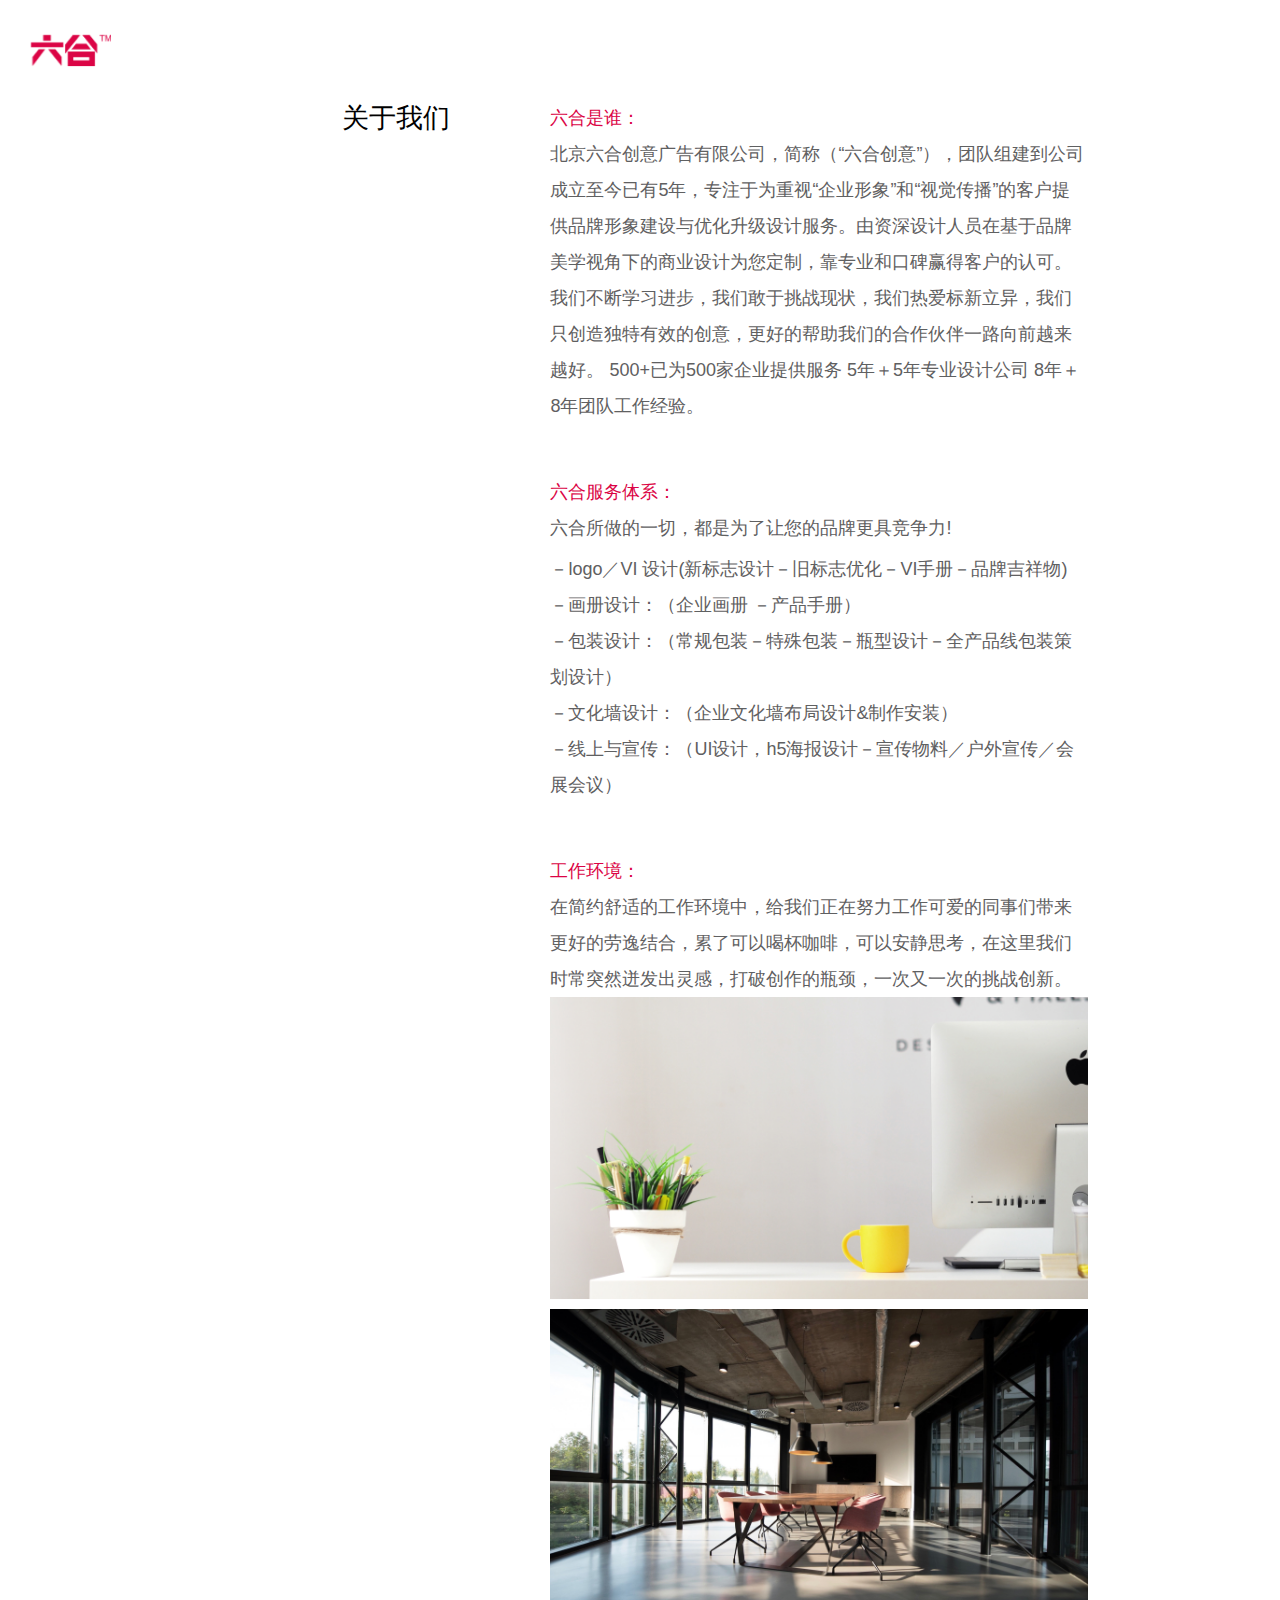
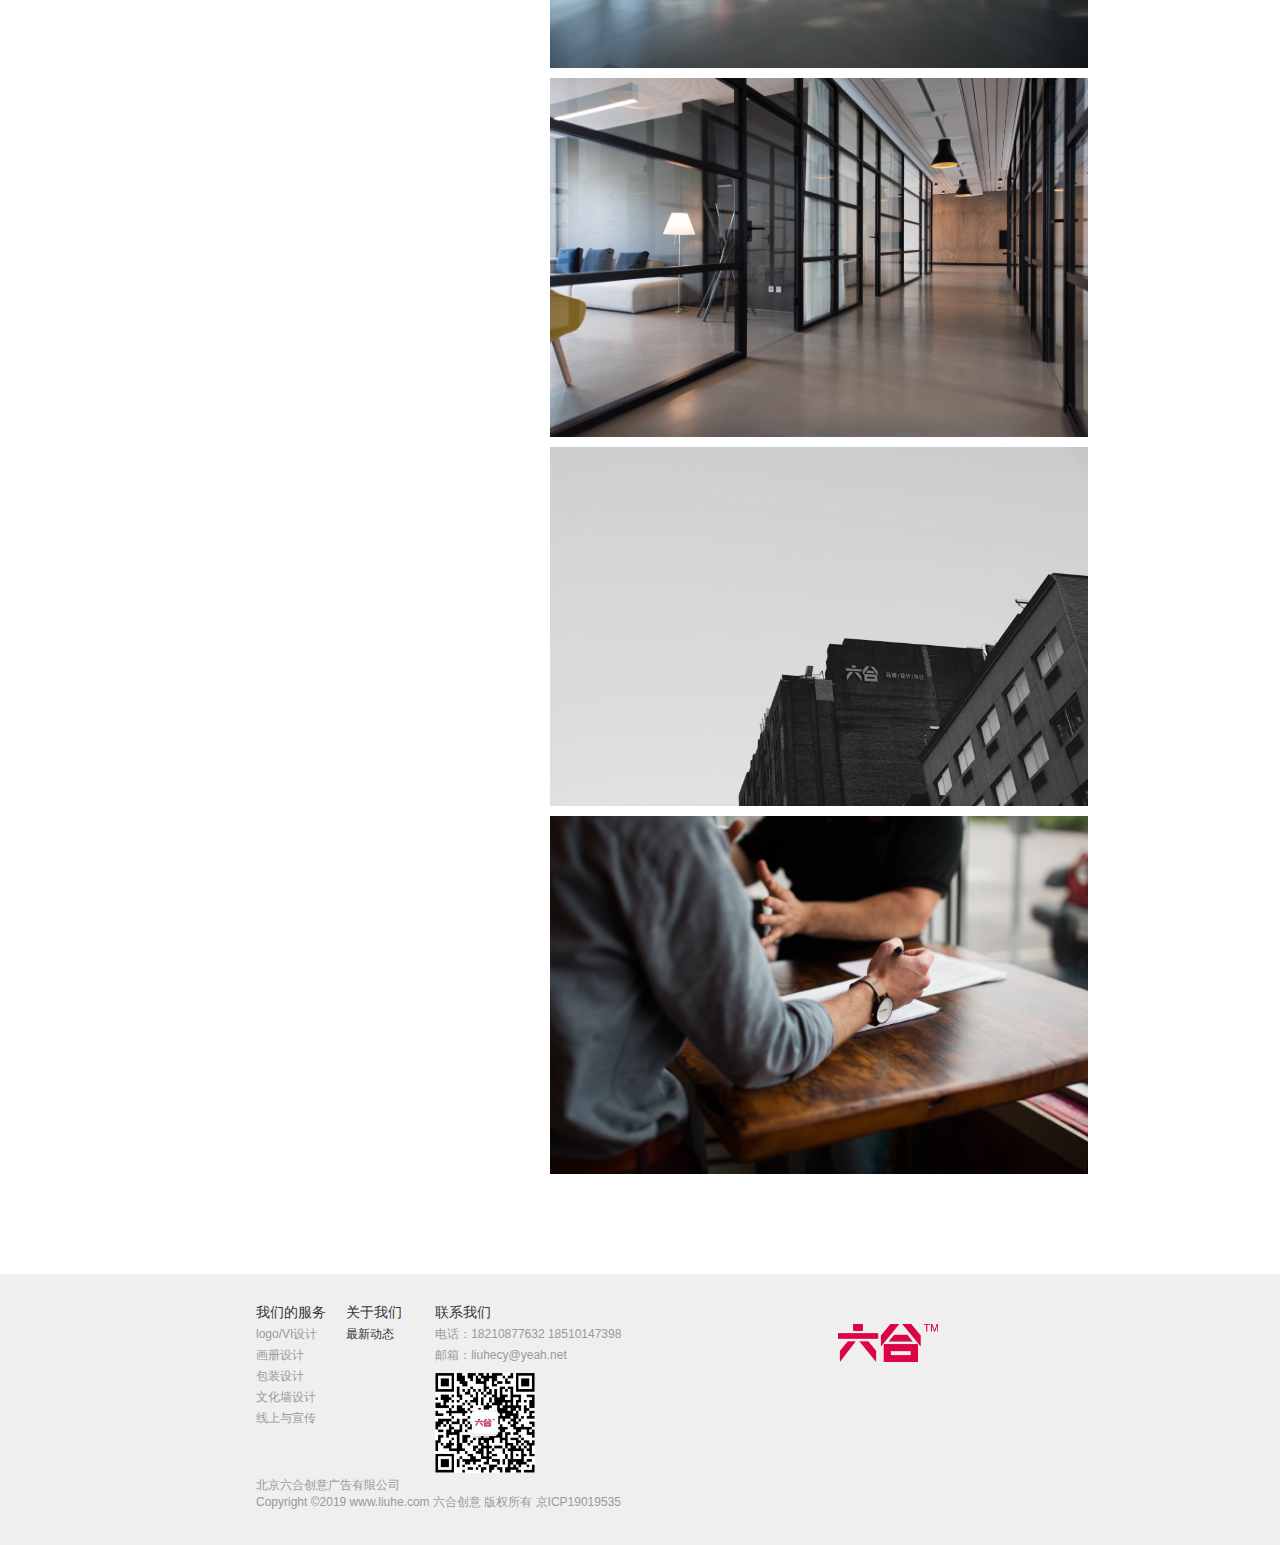
==== src/main/resources/static/about.html @ c7eb4a3e "将html 转化为 ftl文件" ====
<!DOCTYPE html>
<html lang="en">
<head>
    <meta charset="UTF-8">
    <meta name="viewport" content="width=device-width, initial-scale=1.0">
    <meta http-equiv="X-UA-Compatible" content="ie=edge">
    <meta name="description" content="六合创意设计公司是一家致力于为注重企业形象和品牌气质的高要求客户提供整体形象创建与改造升级设计服务,由业内知名总监合力智建,靠专业和口碑吸引众多客户,六合创意的客户遍布全球,跨越各大行业.">
    <title>关于我们</title>
    <link rel="stylesheet" href="./js/css/layui.css">
    <link rel="stylesheet" href="./css/resize.css">
    <link rel="stylesheet" href="./css/common.css">
    <link rel="stylesheet" href="./css/about.css">
    <link rel="stylesheet" href="./css/media.css">
    <link rel="stylesheet" href="http://at.alicdn.com/t/font_1379887_qtmt02gd0bc.css">
    <style>
        @font-face {font-family: 'PingFangEL1a9cef6c2117e93';src: url('http://cdn.repository.webfont.com/webfonts/vipjs/97939/47100/5d2cff86344aa8126a224ae6.gif');
        src: url('http://cdn.repository.webfont.com/webfonts/vipjs/97939/47100/5d2cff86344aa8126a224ae6.gif?#iefix') format('embedded-opentype'),
        url('http://cdn.repository.webfont.com/webfonts/vipjs/97939/47100/5d2cff86344aa8126a224ae6.png') format('woff2'),
        url('http://cdn.repository.webfont.com/webfonts/vipjs/97939/47100/5d2cff86344aa8126a224ae6.bmp') format('woff'),
        url('http://cdn.repository.webfont.com/webfonts/vipjs/97939/47100/5d2cff86344aa8126a224ae6.jpg') format('truetype');font-weight: normal;font-style: normal;}
    </style>
</head>
<body>
    <!-- 头部start -->
    <div class="header_wrap">
        <div class="header">
            <p> <a href="#"> <img src="./img/logo.png" />  </a>  </p>
            <p id="menu"> <i class="iconfont icon-caidananniu1" style="font-size: 24px;cursor:pointer"></i> </p>
        </div>
        <div class="nav_warp">
            <ul class="nav">
                <li> <a href="/home.html"> 首页 </a> </li>
                <li> <a href="/about.html"> 关于我们 </a> </li>
                <li> <a href="/newses.html"> 原创观点 </a> </li>
                <li> <a href="/contact.html"> 联系 </a> </li>
            </ul>
            <p class="close"> 
                <img src="./img/close.png"/>    
            </p>
        </div>
    </div>
    <div class="content_wrap clearfix">
        <div class="left">关于我们</div>
        <div class="right">
            <div class="who">
                <p class="title">六合是谁：</p>
                <p> 北京六合创意广告有限公司，简称（“六合创意”），团队组建到公司成立至今已有5年，专注于为重视“企业形象”和“视觉传播”的客户提供品牌形象建设与优化升级设计服务。由资深设计人员在基于品牌美学视角下的商业设计为您定制，靠专业和口碑赢得客户的认可。
                    我们不断学习进步，我们敢于挑战现状，我们热爱标新立异，我们只创造独特有效的创意，更好的帮助我们的合作伙伴一路向前越来越好。    
                    500+已为500家企业提供服务   5年＋5年专业设计公司  8年＋8年团队工作经验。
                </p>
            </div>
            <div class="service01">
                <p class="title">六合服务体系：</p>
                <p style="margin-bottom: 5px;">六合所做的一切，都是为了让您的品牌更具竞争力!</p>
                <ul style="margin-bottom: 5px;">
                    <li>－logo／VI 设计(新标志设计－旧标志优化－VI手册－品牌吉祥物)</li>
                    <li>－画册设计：（企业画册 －产品手册） </li>
                    <li>－包装设计：（常规包装－特殊包装－瓶型设计－全产品线包装策划设计）</li>
                    <li>－文化墙设计：（企业文化墙布局设计&制作安装）</li>
                    <li>－线上与宣传：（UI设计，h5海报设计－宣传物料／户外宣传／会展会议）</li>
                </ul>
            </div>
            <div class="environment">
                <p class="title">工作环境：</p>
                <p>在简约舒适的工作环境中，给我们正在努力工作可爱的同事们带来更好的劳逸结合，累了可以喝杯咖啡，可以安静思考，在这里我们时常突然迸发出灵感，打破创作的瓶颈，一次又一次的挑战创新。</p>
                <p> <img src="./img/env01.jpg" style="width: 100%;margin-bottom: 10px;"/> </p>
                <p> <img src="./img/env02.jpg" style="width: 100%;margin-bottom: 10px;"/> </p>
                <p> <img src="./img/env03.jpg" style="width: 100%;margin-bottom: 10px;"/> </p>
                <p> <img src="./img/env04.jpg" style="width: 100%;margin-bottom: 10px;"/> </p>
                <p> <img src="./img/env05.jpg" style="width: 100%;"/> </p>
            </div>
        </div>
    </div>
    <div class="footer">
        <div class="clearfix">
                <div class="service">
                    <p class="sp1">我们的服务</p>
                    <p>logo/VI设计</p>
                    <p>画册设计</p>
                    <p>包装设计</p>
                    <p>文化墙设计</p>
                    <p>线上与宣传</p>
                </div>
                <div class="aboutus">
                    <p class="sp1"> <a href="about.html">关于我们</a> </p>
                    <p><a href="../news.html">最新动态</a></p>
                </div>     
                <div class="contact">
                    <p class="sp1"> <a href="contact.html">联系我们</a> </p>
                    <p>电话：18210877632  18510147398</p>
                    <p>邮箱：liuhecy@yeah.net</p>
                <p>
                    <img src="./img/qrcode01.png"/>
                </p>
                </div>
                <div class="footer-logo">
                    <img src="./img/logo.png"/>
                </div>
        </div>
        <div class="rights">
            <p style="margin-bottom: 0;">北京六合创意广告有限公司</p>
            <p>Copyright ©2019 www.liuhe.com 六合创意 版权所有 京ICP19019535 </p>
        </div>
    </div>
    <script src="./js/rem.js"></script>
    <script src="./js/jquery-3.2.1.min.js"></script>
    <script src="./js/common.js"></script>
</body>
</html>
---- src/main/resources/static/js/css/layui.css ----
/**
 
 @Name: layui
 @Author: 贤心
 @Site: www.layui.com
 
 */


/** 初始化 **/
body,div,dl,dt,dd,ul,ol,li,h1,h2,h3,h4,h5,h6,input,button,textarea,p,blockquote,th,td,form,pre{margin: 0; padding: 0; -webkit-tap-highlight-color:rgba(0,0,0,0);}
a:active,a:hover{outline:0}
img{display: inline-block; border: none; vertical-align: middle;}
li{list-style:none;}
table{border-collapse: collapse; border-spacing: 0;}
h1,h2,h3{font-weight: 400;}
h4, h5, h6{font-size: 100%; font-weight: 400;}
button,input,select,textarea{font-size: 100%; }
input,button,textarea,select,optgroup,option{font-family: inherit; font-size: inherit; font-style: inherit; font-weight: inherit; outline: 0;}
pre{white-space: pre-wrap; white-space: -moz-pre-wrap; white-space: -pre-wrap; white-space: -o-pre-wrap; word-wrap: break-word;}

/** 初始化全局标签 **/
body{line-height: 24px; font: 14px Helvetica Neue,Helvetica,PingFang SC,Tahoma,Arial,sans-serif;}
hr{height: 1px; margin: 10px 0; border: 0; clear: both;}
a{color: #333; text-decoration:none; }
a:hover{color: #777;}
a cite{font-style: normal; *cursor:pointer;}

/** 基础通用 **/
.layui-border-box, .layui-border-box *{box-sizing: border-box;}
/* 消除第三方ui可能造成的冲突 */.layui-box, .layui-box *{box-sizing: content-box;}
.layui-clear{clear: both; *zoom: 1;}
.layui-clear:after{content:'\20'; clear:both; *zoom:1; display:block; height:0;}
.layui-inline{position: relative; display: inline-block; *display:inline; *zoom:1; vertical-align: middle;}
/* 三角形 */.layui-edge{position: relative; display: inline-block; vertical-align: middle; width: 0; height: 0; border-width: 6px; border-style: dashed; border-color: transparent; overflow: hidden;}
.layui-edge-top{top: -4px; border-bottom-color: #999; border-bottom-style: solid;}
.layui-edge-right{border-left-color: #999; border-left-style: solid;}
.layui-edge-bottom{top: 2px; border-top-color: #999; border-top-style: solid;}
.layui-edge-left{border-right-color: #999; border-right-style: solid;}
/* 单行溢出省略 */.layui-elip{text-overflow: ellipsis; overflow: hidden; white-space: nowrap;}
/* 屏蔽选中 */.layui-unselect,.layui-icon, .layui-disabled{-moz-user-select: none; -webkit-user-select: none; -ms-user-select: none;}
/* 禁用 */.layui-disabled,.layui-disabled:hover{color: #d2d2d2 !important; cursor: not-allowed !important;}
/* 纯圆角 */.layui-circle{border-radius: 100%;}
.layui-show{display: block !important;}
.layui-hide{display: none !important;}

/** 图标字体 **/
@font-face {
  font-family: 'layui-icon';
  src: url('../font/iconfont.eot?v=250');
  src: url('../font/iconfont.eot?v=250#iefix') format('embedded-opentype'),
       url('../font/iconfont.woff2?v=250') format('woff2'),
       url('../font/iconfont.woff?v=250') format('woff'),
       url('../font/iconfont.ttf?v=250') format('truetype'),
       url('../font/iconfont.svg?v=250#layui-icon') format('svg');
}
                    
.layui-icon{
  font-family:"layui-icon" !important;
  font-size: 16px;
  font-style: normal;
  -webkit-font-smoothing: antialiased;
  -moz-osx-font-smoothing: grayscale;
}

/* font-class */
.layui-icon-reply-fill:before{content:"\e611"}
.layui-icon-set-fill:before{content:"\e614"}
.layui-icon-menu-fill:before{content:"\e60f"}
.layui-icon-search:before{content:"\e615"}
.layui-icon-share:before{content:"\e641"}
.layui-icon-set-sm:before{content:"\e620"}
.layui-icon-engine:before{content:"\e628"}
.layui-icon-close:before{content:"\1006"}
.layui-icon-close-fill:before{content:"\1007"}
.layui-icon-chart-screen:before{content:"\e629"}
.layui-icon-star:before{content:"\e600"}
.layui-icon-circle-dot:before{content:"\e617"}
.layui-icon-chat:before{content:"\e606"}
.layui-icon-release:before{content:"\e609"}
.layui-icon-list:before{content:"\e60a"}
.layui-icon-chart:before{content:"\e62c"}
.layui-icon-ok-circle:before{content:"\1005"}
.layui-icon-layim-theme:before{content:"\e61b"}
.layui-icon-table:before{content:"\e62d"}
.layui-icon-right:before{content:"\e602"}
.layui-icon-left:before{content:"\e603"}
.layui-icon-cart-simple:before{content:"\e698"}
.layui-icon-face-cry:before{content:"\e69c"}
.layui-icon-face-smile:before{content:"\e6af"}
.layui-icon-survey:before{content:"\e6b2"}
.layui-icon-tree:before{content:"\e62e"}
.layui-icon-upload-circle:before{content:"\e62f"}
.layui-icon-add-circle:before{content:"\e61f"}
.layui-icon-download-circle:before{content:"\e601"}
.layui-icon-templeate-1:before{content:"\e630"}
.layui-icon-util:before{content:"\e631"}
.layui-icon-face-surprised:before{content:"\e664"}
.layui-icon-edit:before{content:"\e642"}
.layui-icon-speaker:before{content:"\e645"}
.layui-icon-down:before{content:"\e61a"}
.layui-icon-file:before{content:"\e621"}
.layui-icon-layouts:before{content:"\e632"}
.layui-icon-rate-half:before{content:"\e6c9"}
.layui-icon-add-circle-fine:before{content:"\e608"}
.layui-icon-prev-circle:before{content:"\e633"}
.layui-icon-read:before{content:"\e705"}
.layui-icon-404:before{content:"\e61c"}
.layui-icon-carousel:before{content:"\e634"}
.layui-icon-help:before{content:"\e607"}
.layui-icon-code-circle:before{content:"\e635"}
.layui-icon-water:before{content:"\e636"}
.layui-icon-username:before{content:"\e66f"}
.layui-icon-find-fill:before{content:"\e670"}
.layui-icon-about:before{content:"\e60b"}
.layui-icon-location:before{content:"\e715"}
.layui-icon-up:before{content:"\e619"}
.layui-icon-pause:before{content:"\e651"}
.layui-icon-date:before{content:"\e637"}
.layui-icon-layim-uploadfile:before{content:"\e61d"}
.layui-icon-delete:before{content:"\e640"}
.layui-icon-play:before{content:"\e652"}
.layui-icon-top:before{content:"\e604"}
.layui-icon-friends:before{content:"\e612"}
.layui-icon-refresh-3:before{content:"\e9aa"}
.layui-icon-ok:before{content:"\e605"}
.layui-icon-layer:before{content:"\e638"}
.layui-icon-face-smile-fine:before{content:"\e60c"}
.layui-icon-dollar:before{content:"\e659"}
.layui-icon-group:before{content:"\e613"}
.layui-icon-layim-download:before{content:"\e61e"}
.layui-icon-picture-fine:before{content:"\e60d"}
.layui-icon-link:before{content:"\e64c"}
.layui-icon-diamond:before{content:"\e735"}
.layui-icon-log:before{content:"\e60e"}
.layui-icon-rate-solid:before{content:"\e67a"}
.layui-icon-fonts-del:before{content:"\e64f"}
.layui-icon-unlink:before{content:"\e64d"}
.layui-icon-fonts-clear:before{content:"\e639"}
.layui-icon-triangle-r:before{content:"\e623"}
.layui-icon-circle:before{content:"\e63f"}
.layui-icon-radio:before{content:"\e643"}
.layui-icon-align-center:before{content:"\e647"}
.layui-icon-align-right:before{content:"\e648"}
.layui-icon-align-left:before{content:"\e649"}
.layui-icon-loading-1:before{content:"\e63e"}
.layui-icon-return:before{content:"\e65c"}
.layui-icon-fonts-strong:before{content:"\e62b"}
.layui-icon-upload:before{content:"\e67c"}
.layui-icon-dialogue:before{content:"\e63a"}
.layui-icon-video:before{content:"\e6ed"}
.layui-icon-headset:before{content:"\e6fc"}
.layui-icon-cellphone-fine:before{content:"\e63b"}
.layui-icon-add-1:before{content:"\e654"}
.layui-icon-face-smile-b:before{content:"\e650"}
.layui-icon-fonts-html:before{content:"\e64b"}
.layui-icon-form:before{content:"\e63c"}
.layui-icon-cart:before{content:"\e657"}
.layui-icon-camera-fill:before{content:"\e65d"}
.layui-icon-tabs:before{content:"\e62a"}
.layui-icon-fonts-code:before{content:"\e64e"}
.layui-icon-fire:before{content:"\e756"}
.layui-icon-set:before{content:"\e716"}
.layui-icon-fonts-u:before{content:"\e646"}
.layui-icon-triangle-d:before{content:"\e625"}
.layui-icon-tips:before{content:"\e702"}
.layui-icon-picture:before{content:"\e64a"}
.layui-icon-more-vertical:before{content:"\e671"}
.layui-icon-flag:before{content:"\e66c"}
.layui-icon-loading:before{content:"\e63d"}
.layui-icon-fonts-i:before{content:"\e644"}
.layui-icon-refresh-1:before{content:"\e666"}
.layui-icon-rmb:before{content:"\e65e"}
.layui-icon-home:before{content:"\e68e"}
.layui-icon-user:before{content:"\e770"}
.layui-icon-notice:before{content:"\e667"}
.layui-icon-login-weibo:before{content:"\e675"}
.layui-icon-voice:before{content:"\e688"}
.layui-icon-upload-drag:before{content:"\e681"}
.layui-icon-login-qq:before{content:"\e676"}
.layui-icon-snowflake:before{content:"\e6b1"}
.layui-icon-file-b:before{content:"\e655"}
.layui-icon-template:before{content:"\e663"}
.layui-icon-auz:before{content:"\e672"}
.layui-icon-console:before{content:"\e665"}
.layui-icon-app:before{content:"\e653"}
.layui-icon-prev:before{content:"\e65a"}
.layui-icon-website:before{content:"\e7ae"}
.layui-icon-next:before{content:"\e65b"}
.layui-icon-component:before{content:"\e857"}
.layui-icon-more:before{content:"\e65f"}
.layui-icon-login-wechat:before{content:"\e677"}
.layui-icon-shrink-right:before{content:"\e668"}
.layui-icon-spread-left:before{content:"\e66b"}
.layui-icon-camera:before{content:"\e660"}
.layui-icon-note:before{content:"\e66e"}
.layui-icon-refresh:before{content:"\e669"}
.layui-icon-female:before{content:"\e661"}
.layui-icon-male:before{content:"\e662"}
.layui-icon-password:before{content:"\e673"}
.layui-icon-senior:before{content:"\e674"}
.layui-icon-theme:before{content:"\e66a"}
.layui-icon-tread:before{content:"\e6c5"}
.layui-icon-praise:before{content:"\e6c6"}
.layui-icon-star-fill:before{content:"\e658"}
.layui-icon-rate:before{content:"\e67b"}
.layui-icon-template-1:before{content:"\e656"}
.layui-icon-vercode:before{content:"\e679"}
.layui-icon-cellphone:before{content:"\e678"}

.layui-icon-screen-full:before{content:"\e622";}
.layui-icon-screen-restore:before{content:"\e758";}
.layui-icon-cols:before{content:"\e610";}
.layui-icon-export:before{content:"\e67d";}
.layui-icon-print:before{content:"\e66d";}
.layui-icon-slider:before{content: "\e714";}
.layui-icon-addition:before{content: "\e624";}
.layui-icon-subtraction:before{content: "\e67e";}
.layui-icon-service:before{content: "\e626";}
.layui-icon-transfer:before{content: "\e691";}

/* 基本布局 */
.layui-main{position: relative; width: 1140px; margin: 0 auto;}
.layui-header{position: relative; z-index: 1000; height: 60px;}
.layui-header a:hover{transition: all .5s; -webkit-transition: all .5s;}
.layui-side{position: fixed; left: 0; top: 0; bottom: 0; z-index: 999; width: 200px; overflow-x: hidden;}
.layui-side-scroll{position: relative; width: 220px; height: 100%; overflow-x: hidden;}
.layui-body{position: absolute; left: 200px; right: 0; top: 0; bottom: 0; z-index: 998; width: auto; overflow: hidden; overflow-y: auto; box-sizing: border-box;}

/* 后台框架大布局 */.layui-layout-body{overflow: hidden;}
.layui-layout-admin .layui-header{background-color: #23262E;}
.layui-layout-admin .layui-side{top: 60px; width: 200px; overflow-x: hidden;}
.layui-layout-admin .layui-body{position: fixed; top: 60px; bottom: 44px;}
.layui-layout-admin .layui-main{width: auto; margin: 0 15px;}
.layui-layout-admin .layui-footer{position: fixed; left: 200px; right: 0; bottom: 0; height: 44px; line-height: 44px; padding: 0 15px; background-color: #eee;}
.layui-layout-admin .layui-logo{position: absolute; left: 0; top: 0; width: 200px; height: 100%; line-height: 60px; text-align: center; color: #009688; font-size: 16px;}
.layui-layout-admin .layui-header .layui-nav{background: none;}
.layui-layout-left{position: absolute !important; left: 200px; top: 0;}
.layui-layout-right{position: absolute !important; right: 0; top: 0;}

/* 栅格布局 */
.layui-container{position: relative; margin: 0 auto; padding: 0 15px; box-sizing: border-box;}
.layui-fluid{position: relative; margin: 0 auto; padding: 0 15px;}

.layui-row:before, .layui-row:after{content: ''; display: block; clear: both;}
.layui-col-xs1, .layui-col-xs2, .layui-col-xs3, .layui-col-xs4, .layui-col-xs5, .layui-col-xs6, .layui-col-xs7, .layui-col-xs8, .layui-col-xs9, .layui-col-xs10, .layui-col-xs11, .layui-col-xs12
,.layui-col-sm1, .layui-col-sm2, .layui-col-sm3, .layui-col-sm4, .layui-col-sm5, .layui-col-sm6, .layui-col-sm7, .layui-col-sm8, .layui-col-sm9, .layui-col-sm10, .layui-col-sm11, .layui-col-sm12
,.layui-col-md1, .layui-col-md2, .layui-col-md3, .layui-col-md4, .layui-col-md5, .layui-col-md6, .layui-col-md7, .layui-col-md8, .layui-col-md9, .layui-col-md10, .layui-col-md11, .layui-col-md12
,.layui-col-lg1, .layui-col-lg2, .layui-col-lg3, .layui-col-lg4, .layui-col-lg5, .layui-col-lg6, .layui-col-lg7, .layui-col-lg8, .layui-col-lg9, .layui-col-lg10, .layui-col-lg11, .layui-col-lg12
{position: relative; display: block; box-sizing: border-box;}

.layui-col-xs1, .layui-col-xs2, .layui-col-xs3, .layui-col-xs4, .layui-col-xs5, .layui-col-xs6, .layui-col-xs7, .layui-col-xs8, .layui-col-xs9, .layui-col-xs10, .layui-col-xs11, .layui-col-xs12{float: left;}
.layui-col-xs1{width: 8.33333333%;}
.layui-col-xs2{width: 16.66666667%;}
.layui-col-xs3{width: 25%;}
.layui-col-xs4{width: 33.33333333%;}
.layui-col-xs5{width: 41.66666667%;}
.layui-col-xs6{width: 50%;}
.layui-col-xs7{width: 58.33333333%;}
.layui-col-xs8{width: 66.66666667%;}
.layui-col-xs9{width: 75%;}
.layui-col-xs10{width: 83.33333333%;}
.layui-col-xs11{width: 91.66666667%;}
.layui-col-xs12{width: 100%;}

.layui-col-xs-offset1{margin-left: 8.33333333%;}
.layui-col-xs-offset2{margin-left: 16.66666667%;}
.layui-col-xs-offset3{margin-left: 25%;}
.layui-col-xs-offset4{margin-left: 33.33333333%;}
.layui-col-xs-offset5{margin-left: 41.66666667%;}
.layui-col-xs-offset6{margin-left: 50%;}
.layui-col-xs-offset7{margin-left: 58.33333333%;}
.layui-col-xs-offset8{margin-left: 66.66666667%;}
.layui-col-xs-offset9{margin-left: 75%;}
.layui-col-xs-offset10{margin-left: 83.33333333%;}
.layui-col-xs-offset11{margin-left: 91.66666667%;}
.layui-col-xs-offset12{margin-left: 100%;}

/* 超小屏幕(手机) */
@media screen and (max-width: 768px) {
  .layui-hide-xs{display: none!important;}
  .layui-show-xs-block{display: block!important;}
  .layui-show-xs-inline{display: inline!important;}
  .layui-show-xs-inline-block{display: inline-block!important;}
}

/* 小型屏幕(平板) */
@media screen and (min-width: 768px) {
  .layui-container{width: 750px;}
  .layui-hide-sm{display: none!important;}
  .layui-show-sm-block{display: block!important;}
  .layui-show-sm-inline{display: inline!important;}
  .layui-show-sm-inline-block{display: inline-block!important;}

  .layui-col-sm1, .layui-col-sm2, .layui-col-sm3, .layui-col-sm4, .layui-col-sm5, .layui-col-sm6, .layui-col-sm7, .layui-col-sm8, .layui-col-sm9, .layui-col-sm10, .layui-col-sm11, .layui-col-sm12{float: left;}
  .layui-col-sm1{width: 8.33333333%;}
  .layui-col-sm2{width: 16.66666667%;}
  .layui-col-sm3{width: 25%;}
  .layui-col-sm4{width: 33.33333333%;}
  .layui-col-sm5{width: 41.66666667%;}
  .layui-col-sm6{width: 50%;}
  .layui-col-sm7{width: 58.33333333%;}
  .layui-col-sm8{width: 66.66666667%;}
  .layui-col-sm9{width: 75%;}
  .layui-col-sm10{width: 83.33333333%;}
  .layui-col-sm11{width: 91.66666667%;}
  .layui-col-sm12{width: 100%;}
  /* 列偏移 */
  .layui-col-sm-offset1{margin-left: 8.33333333%;}
  .layui-col-sm-offset2{margin-left: 16.66666667%;}
  .layui-col-sm-offset3{margin-left: 25%;}
  .layui-col-sm-offset4{margin-left: 33.33333333%;}
  .layui-col-sm-offset5{margin-left: 41.66666667%;}
  .layui-col-sm-offset6{margin-left: 50%;}
  .layui-col-sm-offset7{margin-left: 58.33333333%;}
  .layui-col-sm-offset8{margin-left: 66.66666667%;}
  .layui-col-sm-offset9{margin-left: 75%;}
  .layui-col-sm-offset10{margin-left: 83.33333333%;}
  .layui-col-sm-offset11{margin-left: 91.66666667%;}
  .layui-col-sm-offset12{margin-left: 100%;}
}
/* 中型屏幕(桌面) */
@media screen and (min-width: 992px) {
  .layui-container{width: 970px;}
  .layui-hide-md{display: none!important;}
  .layui-show-md-block{display: block!important;}
  .layui-show-md-inline{display: inline!important;}
  .layui-show-md-inline-block{display: inline-block!important;}
  
  .layui-col-md1, .layui-col-md2, .layui-col-md3, .layui-col-md4, .layui-col-md5, .layui-col-md6, .layui-col-md7, .layui-col-md8, .layui-col-md9, .layui-col-md10, .layui-col-md11, .layui-col-md12{float: left;}
  .layui-col-md1{width: 8.33333333%;}
  .layui-col-md2{width: 16.66666667%;}
  .layui-col-md3{width: 25%;}
  .layui-col-md4{width: 33.33333333%;}
  .layui-col-md5{width: 41.66666667%;}
  .layui-col-md6{width: 50%;}
  .layui-col-md7{width: 58.33333333%;}
  .layui-col-md8{width: 66.66666667%;}
  .layui-col-md9{width: 75%;}
  .layui-col-md10{width: 83.33333333%;}
  .layui-col-md11{width: 91.66666667%;}
  .layui-col-md12{width: 100%;}
  /* 列偏移 */
  .layui-col-md-offset1{margin-left: 8.33333333%;}
  .layui-col-md-offset2{margin-left: 16.66666667%;}
  .layui-col-md-offset3{margin-left: 25%;}
  .layui-col-md-offset4{margin-left: 33.33333333%;}
  .layui-col-md-offset5{margin-left: 41.66666667%;}
  .layui-col-md-offset6{margin-left: 50%;}
  .layui-col-md-offset7{margin-left: 58.33333333%;}
  .layui-col-md-offset8{margin-left: 66.66666667%;}
  .layui-col-md-offset9{margin-left: 75%;}
  .layui-col-md-offset10{margin-left: 83.33333333%;}
  .layui-col-md-offset11{margin-left: 91.66666667%;}
  .layui-col-md-offset12{margin-left: 100%;}
}
/* 大型屏幕(桌面) */
@media screen and (min-width: 1200px) {
  .layui-container{width: 1170px;}
  .layui-hide-lg{display: none!important;}
  .layui-show-lg-block{display: block!important;}
  .layui-show-lg-inline{display: inline!important;}
  .layui-show-lg-inline-block{display: inline-block!important;}
  
  .layui-col-lg1, .layui-col-lg2, .layui-col-lg3, .layui-col-lg4, .layui-col-lg5, .layui-col-lg6, .layui-col-lg7, .layui-col-lg8, .layui-col-lg9, .layui-col-lg10, .layui-col-lg11, .layui-col-lg12{float: left;}
  .layui-col-lg1{width: 8.33333333%;}
  .layui-col-lg2{width: 16.66666667%;}
  .layui-col-lg3{width: 25%;}
  .layui-col-lg4{width: 33.33333333%;}
  .layui-col-lg5{width: 41.66666667%;}
  .layui-col-lg6{width: 50%;}
  .layui-col-lg7{width: 58.33333333%;}
  .layui-col-lg8{width: 66.66666667%;}
  .layui-col-lg9{width: 75%;}
  .layui-col-lg10{width: 83.33333333%;}
  .layui-col-lg11{width: 91.66666667%;}
  .layui-col-lg12{width: 100%;}
  /* 列偏移 */
  .layui-col-lg-offset1{margin-left: 8.33333333%;}
  .layui-col-lg-offset2{margin-left: 16.66666667%;}
  .layui-col-lg-offset3{margin-left: 25%;}
  .layui-col-lg-offset4{margin-left: 33.33333333%;}
  .layui-col-lg-offset5{margin-left: 41.66666667%;}
  .layui-col-lg-offset6{margin-left: 50%;}
  .layui-col-lg-offset7{margin-left: 58.33333333%;}
  .layui-col-lg-offset8{margin-left: 66.66666667%;}
  .layui-col-lg-offset9{margin-left: 75%;}
  .layui-col-lg-offset10{margin-left: 83.33333333%;}
  .layui-col-lg-offset11{margin-left: 91.66666667%;}
  .layui-col-lg-offset12{margin-left: 100%;}
}

/* 列间隔 */.layui-col-space1{margin: -0.5px;}
.layui-col-space1>*{padding: 0.5px;}
.layui-col-space3{margin: -1.5px;}
.layui-col-space3>*{padding: 1.5px;}
.layui-col-space5{margin: -2.5px;}
.layui-col-space5>*{padding: 2.5px;}
.layui-col-space8{margin: -3.5px;}
.layui-col-space8>*{padding: 3.5px;}
.layui-col-space10{margin: -5px;}
.layui-col-space10>*{padding: 5px;}
.layui-col-space12{margin: -6px;}
.layui-col-space12>*{padding: 6px;}
.layui-col-space15{margin: -7.5px;}
.layui-col-space15>*{padding: 7.5px;}
.layui-col-space18{margin: -9px;}
.layui-col-space18>*{padding: 9px;}
.layui-col-space20{margin: -10px;}
.layui-col-space20>*{padding: 10px;}
.layui-col-space22{margin: -11px;}
.layui-col-space22>*{padding: 11px;}
.layui-col-space25{margin: -12.5px;}
.layui-col-space25>*{padding: 12.5px;}
.layui-col-space30{margin: -15px;}
.layui-col-space30>*{padding: 15px;}


/** 页面元素 **/
.layui-btn, .layui-input, .layui-textarea, .layui-upload-button, .layui-select{outline: none; -webkit-appearance: none; transition: all .3s; -webkit-transition: all .3s; box-sizing: border-box;}

/* 引用 */.layui-elem-quote{margin-bottom: 10px; padding: 15px; line-height: 22px; border-left: 5px solid #009688; border-radius: 0 2px 2px 0; background-color: #f2f2f2;}
.layui-quote-nm{border-style: solid; border-width: 1px; border-left-width: 5px; background: none;}
/* 字段集合 */.layui-elem-field{margin-bottom: 10px; padding: 0; border-width: 1px; border-style: solid;}
.layui-elem-field legend{margin-left: 20px; padding: 0 10px; font-size: 20px; font-weight: 300;}
.layui-field-title{margin: 10px 0 20px; border-width: 0; border-top-width: 1px;}
.layui-field-box{padding: 10px 15px;}
.layui-field-title .layui-field-box{padding: 10px 0;}

/* 进度条 */
.layui-progress{position: relative; height: 6px; border-radius: 20px; background-color: #e2e2e2;}
.layui-progress-bar{position: absolute; left: 0; top: 0; width: 0; max-width: 100%; height: 6px; border-radius: 20px; text-align: right; background-color: #5FB878; transition: all .3s; -webkit-transition: all .3s;}
.layui-progress-big,
.layui-progress-big .layui-progress-bar{height: 18px; line-height: 18px;}
.layui-progress-text{position: relative; top: -20px; line-height: 18px; font-size: 12px; color: #666}
.layui-progress-big .layui-progress-text{position: static; padding: 0 10px; color: #fff;}


/*

  面板
 
*/


/* 折叠面板 */
.layui-collapse{border-width: 1px; border-style: solid; border-radius: 2px;}
.layui-colla-item,
.layui-colla-content{border-top-width: 1px; border-top-style: solid;}
.layui-colla-item:first-child{border-top: none;}
.layui-colla-title{position: relative; height: 42px; line-height: 42px; padding: 0 15px 0 35px; color: #333; background-color: #f2f2f2; cursor: pointer; font-size: 14px; overflow: hidden;}
.layui-colla-content{display: none; padding: 10px 15px; line-height: 22px; color: #666;}
.layui-colla-icon{position: absolute; left: 15px; top: 0; font-size: 14px;}

/* 卡片面板 */
.layui-card{margin-bottom: 15px; border-radius: 2px; background-color: #fff; box-shadow: 0 1px 2px 0 rgba(0,0,0,.05);}
.layui-card:last-child{margin-bottom: 0;}
.layui-card-header{position: relative; height: 42px; line-height: 42px; padding: 0 15px; border-bottom: 1px solid #f6f6f6; color: #333; border-radius: 2px 2px 0 0; font-size: 14px;}
.layui-card-body{position: relative; padding: 10px 15px; line-height: 24px;}
.layui-card-body[pad15]{padding: 15px;}
.layui-card-body[pad20]{padding: 20px;}
.layui-card-body .layui-table{margin: 5px 0;}
.layui-card .layui-tab{margin: 0;}

/* 常规面板 */
.layui-panel{}

/* 窗口面板 */
.layui-panel-window{position: relative; padding: 15px; border-radius: 0; border-top: 5px solid #E6E6E6; background-color: #fff;}

/* 其它辅助 */
.layui-auxiliar-moving{position: fixed; left: 0; right: 0; top: 0; bottom: 0; width: 100%; height: 100%; background: none; z-index: 9999999999;}


/* 

  默认主题 
  
*/


/* 背景颜色 */
.layui-bg-red{background-color: #FF5722 !important; color: #fff!important;} /*赤*/
.layui-bg-orange{background-color: #FFB800!important; color: #fff!important;} /*橙*/
.layui-bg-green{background-color: #009688!important; color: #fff!important;} /*绿*/
.layui-bg-cyan{background-color: #2F4056!important; color: #fff!important;} /*青*/
.layui-bg-blue{background-color: #1E9FFF!important; color: #fff!important;} /*蓝*/
.layui-bg-black{background-color: #393D49!important; color: #fff!important;} /*黑*/
.layui-bg-gray{background-color: #eee!important; color: #666!important;} /*灰*/

/* 边框 */
.layui-quote-nm, 
.layui-elem-field,
.layui-collapse, 
.layui-colla-item, 
.layui-colla-content,
.layui-badge-rim,
.layui-tab-title,
.layui-tab-title .layui-this:after,
.layui-tab-bar,
.layui-tab-card,

.layui-input, .layui-textarea, .layui-select,
.layui-form-pane .layui-form-label, 
.layui-form-pane .layui-form-item[pane],
.layui-layedit, .layui-layedit-tool{border-color: #e6e6e6}

/* 背景边框 */
hr, .layui-timeline-item:before{background-color: #e6e6e6;}

/* 文本区域 */
.layui-text{line-height: 22px; font-size: 14px; color: #666;}
.layui-text h1,
.layui-text h2,
.layui-text h3{font-weight: 500; color: #333;}
.layui-text h1{font-size: 30px;}
.layui-text h2{font-size: 24px;}
.layui-text h3{font-size: 18px;}
.layui-text a:not(.layui-btn){color: #01AAED;}
.layui-text a:not(.layui-btn):hover{text-decoration: underline;}
.layui-text ul{padding: 5px 0 5px 15px;}
.layui-text ul li{margin-top: 5px; list-style-type: disc;}
.layui-text em,
.layui-word-aux{color: #999 !important; padding: 0 5px !important;}

/*
 
  按钮 

*/

.layui-btn{display: inline-block; vertical-align: middle; height: 38px; line-height: 38px; padding: 0 18px; background-color: #009688; color: #fff; white-space: nowrap; text-align: center; font-size: 14px; border: none; border-radius: 2px; cursor: pointer; -moz-user-select: none; -webkit-user-select: none; -ms-user-select: none;}
.layui-btn:hover{opacity: 0.8; filter:alpha(opacity=80); color: #fff;}
.layui-btn:active{opacity: 1; filter:alpha(opacity=100);}
.layui-btn+.layui-btn{margin-left: 10px;}

/* 按钮容器 */
.layui-btn-container{font-size: 0;}
.layui-btn-container .layui-btn{margin-right: 10px; margin-bottom: 10px;}
.layui-btn-container .layui-btn+.layui-btn{margin-left: 0;}
.layui-table .layui-btn-container .layui-btn{margin-bottom: 9px;}


/* 圆角 */.layui-btn-radius{border-radius: 100px;}
.layui-btn .layui-icon{margin-right: 3px; font-size: 18px; vertical-align: bottom; vertical-align: middle\0;}

/* 原始 */.layui-btn-primary{border: 1px solid #C9C9C9; background-color: #fff; color: #555;}
.layui-btn-primary:hover{border-color: #009688; color: #333}
/* 百搭 */.layui-btn-normal{background-color: #1E9FFF;}
/* 暖色 */.layui-btn-warm{background-color: #FFB800;}
/* 警告 */.layui-btn-danger{background-color: #FF5722;}
/* 选中 */.layui-btn-checked{background-color: #5FB878;}
/* 禁用 */.layui-btn-disabled,.layui-btn-disabled:hover,.layui-btn-disabled:active{border: 1px solid #e6e6e6; background-color: #FBFBFB; color: #C9C9C9; cursor: not-allowed; opacity: 1;}

/* 大型 */.layui-btn-lg{height: 44px; line-height: 44px; padding: 0 25px; font-size: 16px;}
/* 小型 */.layui-btn-sm{height: 30px; line-height: 30px; padding: 0 10px; font-size: 12px;}
.layui-btn-sm i{font-size: 16px !important;}
/* 超小 */.layui-btn-xs{height: 22px; line-height: 22px; padding: 0 5px; font-size: 12px;}
.layui-btn-xs i{font-size: 14px !important;}
/* 按钮组 */.layui-btn-group{display: inline-block; vertical-align: middle; font-size: 0;}
.layui-btn-group .layui-btn{margin-left: 0!important; margin-right: 0!important; border-left: 1px solid rgba(255,255,255,.5); border-radius: 0;}
.layui-btn-group .layui-btn-primary{border-left: none;}
.layui-btn-group .layui-btn-primary:hover{border-color: #C9C9C9; color: #009688;}
.layui-btn-group .layui-btn:first-child{border-left: none; border-radius: 2px 0 0 2px;}
.layui-btn-group .layui-btn-primary:first-child{border-left: 1px solid #c9c9c9;}
.layui-btn-group .layui-btn:last-child{border-radius: 0 2px 2px 0;}
.layui-btn-group .layui-btn+.layui-btn{margin-left: 0;}
.layui-btn-group+.layui-btn-group{margin-left: 10px;}
/* 流体 */.layui-btn-fluid{width: 100%;}

/** 表单 **/
.layui-input, .layui-textarea, .layui-select{height: 38px; line-height: 1.3; line-height: 38px\9; border-width: 1px; border-style: solid; background-color: #fff; border-radius: 2px;}
.layui-input::-webkit-input-placeholder,
.layui-textarea::-webkit-input-placeholder,
.layui-select::-webkit-input-placeholder{line-height: 1.3;}
.layui-input, .layui-textarea{display: block; width: 100%; padding-left: 10px;}
.layui-input:hover, .layui-textarea:hover{border-color: #D2D2D2 !important;}
.layui-input:focus, .layui-textarea:focus{border-color: #C9C9C9 !important;}
.layui-textarea{position: relative; min-height: 100px; height: auto; line-height: 20px; padding: 6px 10px; resize: vertical;}
.layui-select{padding: 0 10px;}
.layui-form select, 
.layui-form input[type=checkbox],
.layui-form input[type=radio]{display: none;}
.layui-form *[lay-ignore]{display: initial;}

.layui-form-item{margin-bottom: 15px; clear: both; *zoom: 1;}
.layui-form-item:after{content:'\20'; clear: both; *zoom: 1; display: block; height:0;}
.layui-form-label{position: relative; float: left; display: block; padding: 9px 15px;  width: 80px; font-weight: 400; line-height: 20px; text-align: right;}
.layui-form-label-col{display: block; float: none; padding: 9px 0; line-height: 20px; text-align: left;}
.layui-form-item .layui-inline{margin-bottom: 5px; margin-right: 10px;}
.layui-input-block, .layui-input-inline{position: relative;}
.layui-input-block{margin-left: 110px; min-height: 36px;}
.layui-input-inline{display: inline-block; vertical-align: middle;}
.layui-form-item .layui-input-inline{float: left; width: 190px; margin-right: 10px;}
.layui-form-text .layui-input-inline{width: auto;}

/* 分割块 */.layui-form-mid{position: relative; float: left; display: block; padding: 9px 0 !important; line-height: 20px; margin-right: 10px;}
/* 警告域 */.layui-form-danger:focus
,.layui-form-danger+.layui-form-select .layui-input{border-color: #FF5722 !important;}


/* 下拉选择 */.layui-form-select{position: relative;}
.layui-form-select .layui-input{padding-right: 30px; cursor: pointer;}
.layui-form-select .layui-edge{position: absolute; right: 10px; top: 50%; margin-top: -3px; cursor: pointer; border-width: 6px; border-top-color: #c2c2c2; border-top-style: solid; transition: all .3s; -webkit-transition: all .3s;}
.layui-form-select dl{display: none; position: absolute; left: 0; top: 42px; padding: 5px 0; z-index: 899; min-width: 100%; border: 1px solid #d2d2d2; max-height: 300px; overflow-y: auto; background-color: #fff; border-radius: 2px; box-shadow: 0 2px 4px rgba(0,0,0,.12); box-sizing: border-box;}
.layui-form-select dl dt,
.layui-form-select dl dd{padding: 0 10px; line-height: 36px; white-space: nowrap; overflow: hidden; text-overflow: ellipsis;}
.layui-form-select dl dt{font-size: 12px; color: #999;}
.layui-form-select dl dd{cursor: pointer;}
.layui-form-select dl dd:hover{background-color: #f2f2f2; -webkit-transition: .5s all; transition: .5s all;}
.layui-form-select .layui-select-group dd{padding-left: 20px;}
.layui-form-select dl dd.layui-select-tips{padding-left: 10px !important; color: #999;}
.layui-form-select dl dd.layui-this{background-color: #5FB878; color: #fff;}
.layui-form-select dl dd.layui-disabled{background-color: #fff;}
.layui-form-selected dl{display: block;}
.layui-form-selected .layui-edge{margin-top: -9px; -webkit-transform:rotate(180deg); transform: rotate(180deg);}
.layui-form-selected .layui-edge{margin-top: -3px\0; }
:root .layui-form-selected .layui-edge{margin-top: -9px\0/IE9;}
.layui-form-selectup dl{top: auto; bottom: 42px;}
.layui-select-none{margin: 5px 0; text-align: center; color: #999;}

.layui-select-disabled .layui-disabled{border-color: #eee !important;}
.layui-select-disabled .layui-edge{border-top-color: #d2d2d2}

/* 复选框 */.layui-form-checkbox{position: relative; display: inline-block; vertical-align: middle; height: 30px; line-height: 30px; margin-right: 10px; padding-right: 30px; background-color: #fff; cursor: pointer; font-size: 0;  -webkit-transition: .1s linear; transition: .1s linear; box-sizing: border-box;}
.layui-form-checkbox:hover{}
.layui-form-checkbox *{display: inline-block; vertical-align: middle;}
.layui-form-checkbox span{padding: 0 10px; height: 100%; font-size: 14px; border-radius: 2px 0 0 2px; background-color: #d2d2d2; color: #fff; overflow: hidden; white-space: nowrap; text-overflow: ellipsis;}
.layui-form-checkbox:hover span{background-color: #c2c2c2;}
.layui-form-checkbox i{position: absolute; right: 0; top: 0; width: 30px; height: 28px; border: 1px solid #d2d2d2; border-left: none; border-radius: 0 2px 2px 0; color: #fff; font-size: 20px; text-align: center;}
.layui-form-checkbox:hover i{border-color: #c2c2c2; color: #c2c2c2;}
.layui-form-checked, .layui-form-checked:hover{border-color: #5FB878;}
.layui-form-checked span, .layui-form-checked:hover span{background-color: #5FB878;}
.layui-form-checked i, .layui-form-checked:hover i{color: #5FB878;}
.layui-form-item .layui-form-checkbox{margin-top: 4px;}

/* 复选框-原始风格 */.layui-form-checkbox[lay-skin="primary"]{height: auto!important; line-height: normal!important; min-width: 18px; min-height: 18px; border: none!important; margin-right: 0; padding-left: 28px; padding-right: 0; background: none;}
.layui-form-checkbox[lay-skin="primary"] span{padding-left: 0; padding-right: 15px; line-height: 18px; background: none; color: #666;}
.layui-form-checkbox[lay-skin="primary"] i{right: auto; left: 0; width: 16px; height: 16px; line-height: 16px; border: 1px solid #d2d2d2; font-size: 12px; border-radius: 2px; background-color: #fff; -webkit-transition: .1s linear; transition: .1s linear;}
.layui-form-checkbox[lay-skin="primary"]:hover i{border-color: #5FB878; color: #fff;}
.layui-form-checked[lay-skin="primary"] i{border-color: #5FB878 !important; background-color: #5FB878; color: #fff;}
.layui-checkbox-disbaled[lay-skin="primary"] span{background: none!important; color: #c2c2c2;}
.layui-checkbox-disbaled[lay-skin="primary"]:hover i{border-color: #d2d2d2;}
.layui-form-item .layui-form-checkbox[lay-skin="primary"]{margin-top: 10px;}

/* 复选框-开关风格 */.layui-form-switch{position: relative; display: inline-block; vertical-align: middle; height: 22px; line-height: 22px; min-width: 35px; padding: 0 5px; margin-top: 8px; border: 1px solid #d2d2d2; border-radius: 20px; cursor: pointer; background-color: #fff; -webkit-transition: .1s linear; transition: .1s linear;}
.layui-form-switch i{position: absolute; left: 5px; top: 3px; width: 16px; height: 16px; border-radius: 20px; background-color: #d2d2d2; -webkit-transition: .1s linear; transition: .1s linear;}
.layui-form-switch em{position: relative; top: 0; width: 25px; margin-left: 21px; padding: 0!important; text-align: center!important; color: #999!important; font-style: normal!important; font-size: 12px;}
.layui-form-onswitch{border-color: #5FB878; background-color: #5FB878;}
.layui-form-onswitch i{left: 100%; margin-left: -21px; background-color: #fff;}
.layui-form-onswitch em{margin-left: 5px; margin-right: 21px; color: #fff!important;}

.layui-checkbox-disbaled{border-color: #e2e2e2 !important;}
.layui-checkbox-disbaled span{background-color: #e2e2e2 !important;}
.layui-checkbox-disbaled i{border-color: #e2e2e2 !important;}
.layui-checkbox-disbaled:hover i{color: #fff !important;}

/* 单选框 */
*[lay-radio]{display: none;}
.layui-form-radio{display: inline-block; vertical-align: middle; line-height: 28px; margin: 6px 10px 0 0; padding-right: 10px; cursor: pointer; font-size: 0;}
.layui-form-radio *{display: inline-block; vertical-align: middle; font-size: 14px;}
.layui-form-radio>i{margin-right: 8px; font-size: 22px; color: #c2c2c2;}
.layui-form-radioed>i,.layui-form-radio>i:hover{color: #5FB878;}
.layui-radio-disbaled>i{color: #e2e2e2 !important;}

/* 表单方框风格 */.layui-form-pane .layui-form-label{width: 110px; padding: 8px 15px; height: 38px; line-height: 20px; border-width: 1px; border-style: solid; border-radius: 2px 0 0 2px; text-align: center; background-color: #FBFBFB; overflow: hidden; white-space: nowrap; text-overflow: ellipsis; box-sizing: border-box;}
.layui-form-pane .layui-input-inline{margin-left: -1px;}
.layui-form-pane .layui-input-block{margin-left: 110px; left: -1px;}
.layui-form-pane .layui-input{border-radius: 0 2px 2px 0;}
.layui-form-pane .layui-form-text .layui-form-label{float: none; width: 100%; border-radius: 2px; box-sizing: border-box; text-align: left;}
.layui-form-pane .layui-form-text .layui-input-inline{display: block; margin: 0; top: -1px; clear: both;}
.layui-form-pane .layui-form-text .layui-input-block{margin: 0; left: 0; top: -1px;}
.layui-form-pane .layui-form-text .layui-textarea{min-height: 100px; border-radius: 0 0 2px 2px;}
.layui-form-pane .layui-form-checkbox{margin: 4px 0 4px 10px;}
.layui-form-pane .layui-form-switch, 
.layui-form-pane .layui-form-radio{margin-top: 6px; margin-left: 10px; }
.layui-form-pane .layui-form-item[pane]{position: relative; border-width: 1px; border-style: solid;}
.layui-form-pane .layui-form-item[pane] .layui-form-label{position: absolute; left: 0; top: 0; height: 100%; border-width: 0px; border-right-width: 1px;}
.layui-form-pane .layui-form-item[pane] .layui-input-inline{margin-left: 110px;}

/** 表单响应式 **/
@media screen and (max-width: 450px) {
  .layui-form-item .layui-form-label{text-overflow: ellipsis; overflow: hidden; white-space: nowrap;}
  .layui-form-item .layui-inline{display: block; margin-right: 0; margin-bottom: 20px; clear: both;}
  .layui-form-item .layui-inline:after{content:'\20'; clear:both; display:block; height:0;}
  .layui-form-item .layui-input-inline{display: block; float: none; left: -3px; width: auto; margin: 0 0 10px 112px; }
  .layui-form-item .layui-input-inline+.layui-form-mid{margin-left: 110px; top: -5px; padding: 0;}
  .layui-form-item .layui-form-checkbox{margin-right: 5px; margin-bottom: 5px;}
}

/** 富文本编辑器 **/
.layui-layedit{border-width: 1px; border-style: solid; border-radius: 2px;}
.layui-layedit-tool{padding: 3px 5px; border-bottom-width: 1px; border-bottom-style: solid; font-size: 0;}
.layedit-tool-fixed{position: fixed; top: 0; border-top: 1px solid #e2e2e2;}
.layui-layedit-tool .layedit-tool-mid,
.layui-layedit-tool .layui-icon{display: inline-block; vertical-align: middle; text-align: center; font-size: 14px;}
.layui-layedit-tool .layui-icon{position: relative; width: 32px; height: 30px; line-height: 30px; margin: 3px 5px; border-radius: 2px; color: #777; cursor: pointer; border-radius: 2px;}
.layui-layedit-tool .layui-icon:hover{color: #393D49;}
.layui-layedit-tool .layui-icon:active{color: #000;}
.layui-layedit-tool .layedit-tool-active{background-color: #e2e2e2; color: #000;}
.layui-layedit-tool .layui-disabled,
.layui-layedit-tool .layui-disabled:hover{color: #d2d2d2; cursor: not-allowed;}
.layui-layedit-tool .layedit-tool-mid{width: 1px; height: 18px; margin: 0 10px; background-color: #d2d2d2;}

.layedit-tool-html{width: 50px !important; font-size: 30px !important;}
.layedit-tool-b,
.layedit-tool-code,
.layedit-tool-help{font-size: 16px !important;}
.layedit-tool-d,
.layedit-tool-unlink,
.layedit-tool-face,
.layedit-tool-image{font-size: 18px !important;}
.layedit-tool-image input{position: absolute; font-size: 0; left: 0; top: 0; width: 100%; height: 100%; opacity: 0.01; filter: Alpha(opacity=1); cursor: pointer;}

.layui-layedit-iframe iframe{display: block; width: 100%;}
#LAY_layedit_code{overflow: hidden;}

/** 分页 **/
.layui-laypage{display: inline-block; *display: inline; *zoom: 1; vertical-align: middle; margin: 10px 0; font-size: 0;}
.layui-laypage>a:first-child,
.layui-laypage>a:first-child em{border-radius: 2px 0 0 2px;}
.layui-laypage>a:last-child,
.layui-laypage>a:last-child em{border-radius: 0 2px 2px 0;}
.layui-laypage>*:first-child{margin-left: 0!important;}
.layui-laypage>*:last-child{margin-right: 0!important;}
.layui-laypage a,
.layui-laypage span,
.layui-laypage input, 
.layui-laypage button,
.layui-laypage select{border: 1px solid #e2e2e2;}
.layui-laypage a,
.layui-laypage span{display: inline-block; *display: inline; *zoom: 1; vertical-align: middle; padding: 0 15px; height: 28px; line-height: 28px; margin: 0 -1px 5px 0; background-color: #fff; color: #333; font-size: 12px;}
.layui-laypage a:hover{color: #009688;}
.layui-laypage em{font-style: normal;}
.layui-laypage .layui-laypage-spr{color:#999; font-weight: 700;}
.layui-laypage a{ text-decoration: none;}
.layui-laypage .layui-laypage-curr{position: relative;}
.layui-laypage .layui-laypage-curr em{position: relative; color: #fff;}
.layui-laypage .layui-laypage-curr .layui-laypage-em{position: absolute; left: -1px; top: -1px; padding: 1px; width: 100%; height: 100%; background-color: #009688; }
.layui-laypage-em{border-radius: 2px;}
.layui-laypage-prev em,
.layui-laypage-next em{font-family: Sim sun; font-size: 16px;}

.layui-laypage .layui-laypage-count,
.layui-laypage .layui-laypage-limits,
.layui-laypage .layui-laypage-refresh,
.layui-laypage .layui-laypage-skip{margin-left: 10px; margin-right: 10px; padding: 0; border: none;}
.layui-laypage .layui-laypage-limits,
.layui-laypage .layui-laypage-refresh{vertical-align: top;}
.layui-laypage .layui-laypage-refresh i{font-size: 18px; cursor: pointer;}
.layui-laypage select{height: 22px; padding: 3px; border-radius: 2px; cursor: pointer;}
.layui-laypage .layui-laypage-skip{height: 30px; line-height: 30px; color: #999;}
.layui-laypage input, .layui-laypage button{height: 30px; line-height: 30px; border-radius: 2px; vertical-align: top;  background-color: #fff; box-sizing: border-box;}
.layui-laypage input{display: inline-block; width: 40px; margin: 0 10px; padding: 0 3px; text-align: center;}
.layui-laypage input:focus,
.layui-laypage select:focus{border-color: #009688!important;}
.layui-laypage button{margin-left: 10px; padding: 0 10px; cursor: pointer;}

/** 流加载 **/
.layui-flow-more{margin: 10px 0; text-align: center; color: #999; font-size: 14px;}
.layui-flow-more a{ height: 32px; line-height: 32px;  }
.layui-flow-more a *{display: inline-block; vertical-align: top;}
.layui-flow-more a cite{padding: 0 20px; border-radius: 3px; background-color: #eee; color: #333; font-style: normal;}
.layui-flow-more a cite:hover{opacity: 0.8;}
.layui-flow-more a i{font-size: 30px; color: #737383;}

/** 表格 **/
.layui-table{width: 100%; margin: 10px 0; background-color: #fff; color: #666;}
.layui-table tr{transition: all .3s; -webkit-transition: all .3s;}
.layui-table th{text-align: left; font-weight: 400;}

.layui-table thead tr,
.layui-table-header,
.layui-table-tool,
.layui-table-total,
.layui-table-total tr,
.layui-table-patch,
.layui-table-mend,
.layui-table[lay-even] tr:nth-child(even),
.layui-table tbody tr:hover,
.layui-table-hover,
.layui-table-click{background-color: #f2f2f2;}

.layui-table th,
.layui-table td,
.layui-table[lay-skin="line"],
.layui-table[lay-skin="row"],
.layui-table-view,
.layui-table-tool,
.layui-table-header,
.layui-table-col-set,
.layui-table-total,
.layui-table-page,
.layui-table-fixed-r,
.layui-table-tips-main,
.layui-table-grid-down{border-width: 1px; border-style: solid; border-color: #e6e6e6;}

.layui-table th, .layui-table td{position: relative; padding: 9px 15px; min-height: 20px; line-height: 20px;  font-size: 14px;}

.layui-table[lay-skin="line"] th, .layui-table[lay-skin="line"] td{border-width: 0; border-bottom-width: 1px;}
.layui-table[lay-skin="row"] th, .layui-table[lay-skin="row"] td{border-width: 0;border-right-width: 1px;}
.layui-table[lay-skin="nob"] th, .layui-table[lay-skin="nob"] td{border: none;}

.layui-table img{max-width:100px;}

/* 大表格 */.layui-table[lay-size="lg"] th,
.layui-table[lay-size="lg"] td{padding-top: 15px; padding-right: 30px; padding-bottom: 15px; padding-left: 30px;}
.layui-table-view .layui-table[lay-size="lg"] .layui-table-cell{height: 40px; line-height: 40px;}  
/* 小表格 */.layui-table[lay-size="sm"] th,
.layui-table[lay-size="sm"] td{padding-top: 5px; padding-right: 10px; padding-bottom: 5px; padding-left: 10px; font-size: 12px;}
.layui-table-view .layui-table[lay-size="sm"] .layui-table-cell{height: 20px; line-height: 20px;} 

/* 数据表格 */
.layui-table[lay-data]{display: none;}
.layui-table-box{position: relative; overflow: hidden;}
.layui-table-view{margin: 10px 0;}
.layui-table-view .layui-table{position: relative; width: auto; margin: 0;}
.layui-table-view .layui-table[lay-skin="line"]{border-width: 0; border-right-width: 1px;}
.layui-table-view .layui-table[lay-skin="row"]{border-width: 0; border-bottom-width: 1px;}
.layui-table-view .layui-table th,
.layui-table-view .layui-table td{padding: 5px 0; border-top: none; border-left: none;}
.layui-table-view .layui-table th.layui-unselect .layui-table-cell span{cursor: pointer;}
.layui-table-view .layui-table td{cursor: default;}
.layui-table-view .layui-table td[data-edit="text"]{cursor: text;}
.layui-table-view .layui-form-checkbox[lay-skin="primary"] i{width: 18px; height: 18px;}
.layui-table-view .layui-form-radio{line-height: 0; padding: 0;}
.layui-table-view .layui-form-radio>i{margin: 0; font-size: 20px;}
.layui-table-init{position: absolute; left: 0; top: 0; width: 100%; height: 100%; text-align: center; z-index: 110;}
.layui-table-init .layui-icon{position: absolute; left: 50%; top: 50%; margin: -15px 0 0 -15px; font-size: 30px; color: #c2c2c2;}
.layui-table-header{border-width: 0; border-bottom-width: 1px; overflow: hidden;}
.layui-table-header .layui-table{margin-bottom: -1px;}

.layui-table-tool .layui-inline[lay-event]{position: relative; width: 26px; height: 26px; padding: 5px; line-height: 16px; margin-right: 10px; text-align: center; color: #333; border: 1px solid #ccc; cursor: pointer; -webkit-transition: .5s all; transition: .5s all;}
.layui-table-tool .layui-inline[lay-event]:hover{border: 1px solid #999;}
.layui-table-tool-temp{padding-right: 120px;}
.layui-table-tool-self{position: absolute; right: 17px; top: 10px;}
.layui-table-tool .layui-table-tool-self .layui-inline[lay-event]{margin: 0 0 0 10px;}
.layui-table-tool-panel{position: absolute; top: 29px; left: -1px; padding: 5px 0; min-width: 150px; min-height: 40px; border: 1px solid #d2d2d2; text-align: left; overflow-y: auto; background-color: #fff; box-shadow: 0 2px 4px rgba(0,0,0,.12);}
.layui-table-tool-panel li{padding: 0 10px; line-height: 30px; white-space: nowrap; overflow: hidden; text-overflow: ellipsis; -webkit-transition: .5s all; transition: .5s all;}
.layui-table-tool-panel li .layui-form-checkbox[lay-skin="primary"]{width: 100%;}
.layui-table-tool-panel li:hover{background-color: #f2f2f2;}
.layui-table-tool-panel li .layui-form-checkbox[lay-skin="primary"]{padding-left: 28px;}
.layui-table-tool-panel li .layui-form-checkbox[lay-skin="primary"] i{position: absolute; left: 0; top: 0;}
.layui-table-tool-panel li .layui-form-checkbox[lay-skin="primary"] span{padding: 0;}
.layui-table-tool .layui-table-tool-self .layui-table-tool-panel{left: auto; right: -1px;}

.layui-table-col-set{position: absolute; right: 0; top: 0; width: 20px; height: 100%; border-width: 0; border-left-width: 1px; background-color: #fff;}

.layui-table-sort{width: 10px; height: 20px; margin-left: 5px; cursor: pointer!important;}
.layui-table-sort .layui-edge{position: absolute; left: 5px; border-width: 5px;}
.layui-table-sort .layui-table-sort-asc{top: 3px; border-top: none; border-bottom-style: solid; border-bottom-color: #b2b2b2;}
.layui-table-sort .layui-table-sort-asc:hover{border-bottom-color: #666;}
.layui-table-sort .layui-table-sort-desc{bottom: 5px; border-bottom: none; border-top-style: solid; border-top-color: #b2b2b2;}
.layui-table-sort .layui-table-sort-desc:hover{border-top-color: #666;}
.layui-table-sort[lay-sort="asc"] .layui-table-sort-asc{border-bottom-color: #000;}
.layui-table-sort[lay-sort="desc"] .layui-table-sort-desc{border-top-color: #000;}

.layui-table-cell{height: 28px; line-height: 28px; padding: 0 15px; position: relative; overflow: hidden; text-overflow: ellipsis; white-space: nowrap; box-sizing: border-box;}
.layui-table-cell .layui-form-checkbox[lay-skin="primary"]{top: -1px; padding: 0;}
.layui-table-cell .layui-table-link{color: #01AAED;}

.laytable-cell-checkbox,
.laytable-cell-radio,
.laytable-cell-space,
.laytable-cell-numbers{padding: 0; text-align: center;}

.layui-table-body{position: relative; overflow: auto; margin-right: -1px; margin-bottom: -1px;}
.layui-table-body .layui-none{line-height: 26px; padding: 15px; text-align: center; color: #999;}
.layui-table-fixed{position: absolute; left: 0; top: 0; z-index: 101;}
.layui-table-fixed .layui-table-body{overflow: hidden;}
.layui-table-fixed-l{box-shadow: 0 -1px 8px rgba(0,0,0,.08);}
.layui-table-fixed-r{left: auto; right: -1px; border-width: 0; border-left-width: 1px; box-shadow: -1px 0 8px rgba(0,0,0,.08);}
.layui-table-fixed-r .layui-table-header{position: relative; overflow: visible;}
.layui-table-mend{position: absolute; right: -49px; top: 0; height: 100%; width: 50px;}

.layui-table-tool{position: relative; z-index: 890; width: 100%; min-height: 50px; line-height: 30px; padding: 10px 15px; border-width: 0; border-bottom-width: 1px;}
.layui-table-tool .layui-btn-container{margin-bottom: -10px;}

.layui-table-total{margin-bottom: -1px; border-width: 0; border-top-width: 1px; overflow: hidden;}


.layui-table-page{position: relative; width: 100%; padding: 7px 7px 0; border-width: 0; border-top-width: 1px; height: 41px; margin-bottom: -1px; font-size: 12px; white-space: nowrap; overflow: hidden;}
.layui-table-page>div{height: 26px;}
.layui-table-page .layui-laypage{margin: 0;}
.layui-table-page .layui-laypage a,
.layui-table-page .layui-laypage span{height: 26px; line-height: 26px; margin-bottom: 10px; border: none; background: none;}
.layui-table-page .layui-laypage a,
.layui-table-page .layui-laypage span.layui-laypage-curr{padding: 0 12px;}
.layui-table-page .layui-laypage span{margin-left: 0; padding: 0;}
.layui-table-page .layui-laypage .layui-laypage-prev{margin-left: -7px!important;}
.layui-table-page .layui-laypage .layui-laypage-curr .layui-laypage-em{left: 0; top: 0; padding: 0;}
.layui-table-page .layui-laypage input,
.layui-table-page .layui-laypage button{height: 26px; line-height: 26px; }
.layui-table-page .layui-laypage input{width: 40px;}
.layui-table-page .layui-laypage button{padding: 0 10px;}
.layui-table-page select{height: 18px;}
.layui-table-view select[lay-ignore]{display: inline-block;}

.layui-table-patch .layui-table-cell{padding: 0; width: 30px;}

.layui-table-edit{position: absolute; left: 0; top: 0; width: 100%; height: 100%; padding: 0 14px 1px; border-radius: 0; box-shadow: 1px 1px 20px rgba(0,0,0,.15)}
.layui-table-edit:focus{border-color: #5FB878!important;}
select.layui-table-edit{padding: 0 0 0 10px; border-color: #C9C9C9;}
.layui-table-view .layui-form-switch,
.layui-table-view .layui-form-checkbox,
.layui-table-view .layui-form-radio{top: 0; margin: 0; box-sizing: content-box;}
.layui-table-view .layui-form-checkbox{top: -1px; height: 26px; line-height: 26px;}
.layui-table-view .layui-form-checkbox i{height: 26px;}

/* 展开溢出的单元格 */
.layui-table-grid .layui-table-cell{overflow: visible;}
.layui-table-grid-down{position: absolute; top: 0; right: 0; width: 26px; height: 100%; padding: 5px 0; border-width: 0; border-left-width: 1px; text-align: center; background-color: #fff; color: #999; cursor: pointer;}
.layui-table-grid-down .layui-icon{position: absolute; top: 50%; left: 50%; margin: -8px 0 0 -8px;}
.layui-table-grid-down:hover{background-color: #fbfbfb;}

body .layui-table-tips .layui-layer-content{background: none; padding: 0; box-shadow: 0 1px 6px rgba(0,0,0,.12);}
.layui-table-tips-main{margin: -44px 0 0 -1px; max-height: 150px; padding: 8px 15px; font-size: 14px; overflow-y: scroll; background-color: #fff; color: #666;}
.layui-table-tips-c{position: absolute; right: -3px; top: -13px; width: 20px; height: 20px; padding: 3px; cursor: pointer; background-color: #666; border-radius: 50%; color: #fff;}
.layui-table-tips-c:hover{background-color: #777;}
.layui-table-tips-c:before{position: relative; right: -2px;}

/** 文件上传 **/
.layui-upload-file{display: none!important; opacity: .01; filter: Alpha(opacity=1);}
.layui-upload-list{margin: 10px 0;}
.layui-upload-choose{padding: 0 10px; color: #999;}
.layui-upload-drag{position: relative; display: inline-block; padding: 30px; border: 1px dashed #e2e2e2; background-color: #fff; text-align: center; cursor: pointer; color: #999;}
.layui-upload-drag .layui-icon{font-size: 50px; color: #009688;}
.layui-upload-drag[lay-over]{border-color: #009688}
.layui-upload-form{display: inline-block;}
.layui-upload-iframe{position: absolute; width: 0; height: 0; border: 0; visibility: hidden}
.layui-upload-wrap{position: relative; display: inline-block; vertical-align: middle;}
.layui-upload-wrap .layui-upload-file{display: block!important; position: absolute; left: 0; top: 0; z-index: 10; font-size: 100px; width: 100%; height: 100%; opacity: .01; filter: Alpha(opacity=1); cursor: pointer;}

/** 穿梭框 **/
.layui-transfer-box,
.layui-transfer-header,
.layui-transfer-search{border-width: 0; border-style: solid; border-color: #e6e6e6}
.layui-transfer-box{position: relative; display: inline-block; vertical-align: middle; border-width: 1px; width: 200px; height: 360px; border-radius: 2px; background-color:#fff;}
.layui-transfer-box .layui-form-checkbox{width: 100%; margin: 0 !important;}
.layui-transfer-header{height: 38px; line-height: 38px; padding: 0 10px; border-bottom-width: 1px;}
.layui-transfer-search{position:relative; padding: 10px; border-bottom-width: 1px;}
.layui-transfer-search .layui-input{height: 32px; padding-left: 30px; font-size: 12px;}
.layui-transfer-search .layui-icon-search{position: absolute; left: 20px; top: 50%; margin-top: -8px; color: #666;}
.layui-transfer-active{margin: 0 15px; display: inline-block; vertical-align: middle;}
.layui-transfer-active .layui-btn{display: block; margin: 0; padding: 0 15px; background-color: #5FB878; border-color: #5FB878; color: #fff;}
.layui-transfer-active .layui-btn-disabled{background-color: #FBFBFB; border-color: #e6e6e6; color: #C9C9C9;}
.layui-transfer-active .layui-btn:first-child{margin-bottom: 15px;}
.layui-transfer-active .layui-btn .layui-icon{margin: 0; font-size: 14px !important;}
.layui-transfer-data{padding: 5px 0; overflow: auto;}
.layui-transfer-data li{height: 32px; line-height: 32px; padding: 0 10px;}
.layui-transfer-data li:hover{background-color: #f2f2f2; transition: .5s all;}
.layui-transfer-data .layui-none{padding: 15px 10px; text-align: center; color: #999;}


/** 导航菜单 **/
.layui-nav{position: relative; padding: 0 20px; background-color: #393D49; color: #fff; border-radius: 2px; font-size: 0; box-sizing: border-box;}
.layui-nav *{font-size: 14px;}
.layui-nav .layui-nav-item{position: relative; display: inline-block; *display: inline; *zoom: 1; vertical-align: middle; line-height: 60px;}
.layui-nav .layui-nav-item a{display: block; padding: 0 20px; color: #fff; color: rgba(255,255,255,.7); transition: all .3s; -webkit-transition: all .3s;}
.layui-nav-bar,
.layui-nav .layui-this:after,
.layui-nav-tree .layui-nav-itemed:after{position: absolute; left: 0; top: 0; width: 0; height: 5px; background-color: #5FB878; transition: all .2s; -webkit-transition: all .2s;}
.layui-nav-bar{z-index: 1000;}
.layui-nav .layui-this a
,.layui-nav .layui-nav-item a:hover{color: #fff;}
.layui-nav .layui-this:after{content: ''; top: auto; bottom: 0; width: 100%;}
.layui-nav-img{width: 30px; height: 30px; margin-right: 10px; border-radius: 50%;}

.layui-nav .layui-nav-more{content:''; width: 0; height: 0; border-style: dashed; border-color: transparent; overflow: hidden; cursor: pointer; transition: all .2s; -webkit-transition: all .2s;}
.layui-nav .layui-nav-more{position: absolute; top: 50%; right: 3px; margin-top: -3px; border-width: 6px; border-top-style: solid; border-top-color: #fff; border-top-color: rgba(255,255,255,.7);}
.layui-nav .layui-nav-mored,
.layui-nav-itemed > a .layui-nav-more{margin-top: -9px; border-style: dashed; border-color: transparent; border-bottom-style: solid; border-bottom-color: #fff;}


.layui-nav-child{display: none; position: absolute; left: 0; top: 65px; min-width: 100%; line-height: 36px; padding: 5px 0;  box-shadow: 0 2px 4px rgba(0,0,0,.12); border: 1px solid #d2d2d2; background-color: #fff; z-index: 100; border-radius: 2px; white-space: nowrap;}
.layui-nav .layui-nav-child a{color: #333;}
.layui-nav .layui-nav-child a:hover{background-color: #f2f2f2; color: #000;}
.layui-nav-child dd{position: relative;}
.layui-nav-child dd.layui-this{background-color: #5FB878; color: #fff;}
.layui-nav .layui-nav-child dd.layui-this a{background-color: #5FB878; color: #fff;}
.layui-nav-child dd.layui-this:after{display: none;}

/* 垂直导航菜单 */.layui-nav-tree{width: 200px; padding: 0;}
.layui-nav-tree .layui-nav-item{display: block; width: 100%; line-height: 45px;}
.layui-nav-tree .layui-nav-item a{position: relative; height: 45px; line-height: 45px; text-overflow: ellipsis; overflow: hidden; white-space: nowrap;}
.layui-nav-tree .layui-nav-item a:hover{background-color: #4E5465;}
.layui-nav-tree .layui-nav-bar{width: 5px; height: 0;}
.layui-nav-tree .layui-this,
.layui-nav-tree .layui-this>a,
.layui-nav-tree .layui-this>a:hover,
.layui-nav-tree .layui-nav-child dd.layui-this,
.layui-nav-tree .layui-nav-child dd.layui-this a{background-color: #009688; color: #fff;}
.layui-nav-tree .layui-this:after{display: none;}
.layui-nav-tree .layui-nav-title a,
.layui-nav-tree .layui-nav-title a:hover,
.layui-nav-itemed>a{color: #fff !important;}
.layui-nav-tree .layui-nav-bar{background-color: #009688;}

.layui-nav-tree .layui-nav-child{position: relative; z-index: 0; top: 0; border: none; box-shadow: none;}
.layui-nav-tree .layui-nav-child a{height: 40px; line-height: 40px;}
.layui-nav-tree .layui-nav-child a{color: #fff; color: rgba(255,255,255,.7);}
.layui-nav-tree .layui-nav-child a:hover,
.layui-nav-tree .layui-nav-child{background: none; color: #fff;}
.layui-nav-tree .layui-nav-more{right: 10px;}

.layui-nav-itemed>.layui-nav-child{display: block; padding: 0; background-color: rgba(0,0,0,.3) !important;} 
.layui-nav-itemed>.layui-nav-child>.layui-this>.layui-nav-child{display: block;}

/* 侧边 */.layui-nav-side{position: fixed; top: 0; bottom: 0; left: 0; overflow-x: hidden; z-index: 999;}

/* 导航主题色 */.layui-bg-blue .layui-nav-bar,
.layui-bg-blue .layui-this:after,
.layui-bg-blue .layui-nav-itemed:after{background-color: #93D1FF;}
.layui-bg-blue .layui-nav-child dd.layui-this{background-color: #1E9FFF;}
.layui-nav-tree.layui-bg-blue .layui-nav-title a,
.layui-nav-tree.layui-bg-blue .layui-nav-title a:hover, 
.layui-bg-blue .layui-nav-itemed>a{background-color: #007DDB !important;}


/** 面包屑 **/
.layui-breadcrumb{visibility: hidden; font-size: 0;}
.layui-breadcrumb>*{font-size: 14px;}
.layui-breadcrumb a{color: #999 !important;}
.layui-breadcrumb a:hover{color: #5FB878 !important;}
.layui-breadcrumb a cite{color: #666; font-style: normal;}
.layui-breadcrumb span[lay-separator]{margin: 0 10px; color: #999;}

/** Tab选项卡 **/
.layui-tab{margin: 10px 0; text-align: left !important;}
.layui-tab[overflow]>.layui-tab-title{overflow: hidden;}
.layui-tab-title{position: relative; left: 0; height: 40px; white-space: nowrap; font-size: 0; border-bottom-width: 1px; border-bottom-style: solid; transition: all .2s; -webkit-transition: all .2s;}
.layui-tab-title li{display: inline-block; *display: inline; *zoom: 1; vertical-align: middle; font-size: 14px; transition: all .2s; -webkit-transition: all .2s;}
.layui-tab-title li{position: relative; line-height: 40px; min-width: 65px; padding: 0 15px; text-align: center; cursor: pointer;}
.layui-tab-title li a{display: block;}
.layui-tab-title .layui-this{color: #000;}

.layui-tab-title .layui-this:after{position: absolute; left:0; top: 0; content: ''; width:100%; height: 41px; border-width: 1px; border-style: solid; border-bottom-color: #fff; border-radius: 2px 2px 0 0; box-sizing: border-box; pointer-events: none;}
.layui-tab-bar{position: absolute; right: 0; top: 0; z-index: 10; width: 30px; height: 39px; line-height: 39px; border-width: 1px; border-style: solid; border-radius: 2px; text-align: center; background-color: #fff; cursor: pointer;}
.layui-tab-bar .layui-icon{position: relative; display: inline-block; top: 3px; transition: all .3s; -webkit-transition: all .3s;}
.layui-tab-item{display: none;}
.layui-tab-more{padding-right: 30px; height: auto !important; white-space: normal !important;}
.layui-tab-more li.layui-this:after{border-bottom-color: #e2e2e2; border-radius: 2px;}
.layui-tab-more .layui-tab-bar .layui-icon{top: -2px; top: 3px\0; -webkit-transform: rotate(180deg); transform: rotate(180deg);}
:root .layui-tab-more .layui-tab-bar .layui-icon{top: -2px\0/IE9;}

.layui-tab-content{padding: 10px;}

/* Tab关闭 */.layui-tab-title li .layui-tab-close{position: relative; display: inline-block; width: 18px; height: 18px; line-height: 20px; margin-left: 8px; top: 1px; text-align: center; font-size: 14px; color: #c2c2c2; transition: all .2s; -webkit-transition: all .2s;}
.layui-tab-title li .layui-tab-close:hover{border-radius: 2px; background-color: #FF5722; color: #fff;}

/* Tab简洁风格 */.layui-tab-brief > .layui-tab-title .layui-this{color: #009688;}
.layui-tab-brief > .layui-tab-title .layui-this:after
,.layui-tab-brief > .layui-tab-more li.layui-this:after{border: none; border-radius: 0; border-bottom: 2px solid #5FB878;}
.layui-tab-brief[overflow] > .layui-tab-title .layui-this:after{top: -1px;}

/* Tab卡片风格 */.layui-tab-card{border-width: 1px; border-style: solid; border-radius: 2px; box-shadow: 0 2px 5px 0 rgba(0,0,0,.1);}
.layui-tab-card > .layui-tab-title{ background-color: #f2f2f2;}
.layui-tab-card > .layui-tab-title li{margin-right: -1px; margin-left: -1px;}
.layui-tab-card > .layui-tab-title .layui-this{background-color: #fff;     }
.layui-tab-card > .layui-tab-title .layui-this:after{border-top: none; border-width: 1px; border-bottom-color: #fff;}
.layui-tab-card > .layui-tab-title .layui-tab-bar{height: 40px; line-height: 40px; border-radius: 0; border-top: none; border-right: none;}
.layui-tab-card > .layui-tab-more .layui-this{background: none; color: #5FB878;}
.layui-tab-card > .layui-tab-more .layui-this:after{border: none;}

/* 时间线 */
.layui-timeline{padding-left: 5px;}
.layui-timeline-item{position: relative; padding-bottom: 20px;}
.layui-timeline-axis{position: absolute; left: -5px; top: 0; z-index: 10; width: 20px; height: 20px; line-height: 20px; background-color: #fff; color: #5FB878; border-radius: 50%; text-align: center; cursor: pointer;}
.layui-timeline-axis:hover{color: #FF5722;}
.layui-timeline-item:before{content: ''; position: absolute; left: 5px; top: 0; z-index: 0; width: 1px; height: 100%;}
.layui-timeline-item:last-child:before{display: none;}
.layui-timeline-item:first-child:before{display: block;}
.layui-timeline-content{padding-left: 25px;;}
.layui-timeline-title{position: relative; margin-bottom: 10px;}

/* 小徽章 */
.layui-badge,
.layui-badge-dot,
.layui-badge-rim{position:relative; display: inline-block; padding: 0 6px; font-size: 12px; text-align: center; background-color: #FF5722; color: #fff; border-radius: 2px;}
.layui-badge{height: 18px; line-height: 18px;}
.layui-badge-dot{width: 8px; height: 8px; padding: 0; border-radius: 50%;}
.layui-badge-rim{height: 18px; line-height: 18px; border-width: 1px; border-style: solid; background-color: #fff; color: #666;}

.layui-btn .layui-badge,
.layui-btn .layui-badge-dot{margin-left: 5px;}
.layui-nav .layui-badge,
.layui-nav .layui-badge-dot{position: absolute; top: 50%; margin: -8px 6px 0;}
.layui-tab-title .layui-badge,
.layui-tab-title .layui-badge-dot{left: 5px; top: -2px;}

/* carousel 轮播 */
.layui-carousel{position: relative; left: 0; top: 0; background-color: #f8f8f8;}
.layui-carousel>*[carousel-item]{position: relative; width: 100%; height: 100%; overflow: hidden;}
.layui-carousel>*[carousel-item]:before{position: absolute; content: '\e63d'; left: 50%; top: 50%; width: 100px; line-height: 20px; margin: -10px 0 0 -50px; text-align: center; color: #c2c2c2; font-family:"layui-icon" !important; font-size: 30px; font-style: normal; -webkit-font-smoothing: antialiased; -moz-osx-font-smoothing: grayscale;}
.layui-carousel>*[carousel-item] > *{display: none; position: absolute; left: 0; top: 0; width: 100%; height: 100%; background-color: #f8f8f8; transition-duration: .3s; -webkit-transition-duration: .3s;}
.layui-carousel-updown > *{-webkit-transition: .3s ease-in-out up; transition: .3s ease-in-out up;}
.layui-carousel-arrow{display: none\0; opacity: 0; position: absolute; left: 10px; top: 50%; margin-top: -18px; width: 36px; height: 36px; line-height: 36px; text-align: center; font-size: 20px; border: none 0; border-radius: 50%; background-color: rgba(0,0,0,.2); color: #fff; -webkit-transition-duration: .3s; transition-duration: .3s; cursor: pointer;}
.layui-carousel-arrow[lay-type="add"]{left: auto!important; right: 10px;}
.layui-carousel[lay-arrow="always"] .layui-carousel-arrow{opacity: 1; left: 20px;}
.layui-carousel[lay-arrow="always"] .layui-carousel-arrow[lay-type="add"]{right: 20px;}
.layui-carousel[lay-arrow="none"] .layui-carousel-arrow{display: none;}
.layui-carousel-arrow:hover,
.layui-carousel-ind ul:hover{background-color: rgba(0,0,0,.35);}
.layui-carousel:hover .layui-carousel-arrow{display: block\0; opacity: 1; left: 20px;}
.layui-carousel:hover .layui-carousel-arrow[lay-type="add"]{right: 20px;}
.layui-carousel-ind{position: relative; top: -35px; width: 100%; line-height: 0!important; text-align: center; font-size: 0;}
.layui-carousel[lay-indicator="outside"]{margin-bottom: 30px;}
.layui-carousel[lay-indicator="outside"] .layui-carousel-ind{top: 10px;}
.layui-carousel[lay-indicator="outside"] .layui-carousel-ind ul{background-color: rgba(0,0,0,.5);}
.layui-carousel[lay-indicator="none"] .layui-carousel-ind{display: none;}
.layui-carousel-ind ul{display: inline-block; padding: 5px; background-color: rgba(0,0,0,.2); border-radius: 10px; -webkit-transition-duration: .3s; transition-duration: .3s;}
.layui-carousel-ind li{display: inline-block; width: 10px; height: 10px; margin: 0 3px; font-size: 14px; background-color: #e2e2e2; background-color: rgba(255,255,255,.5); border-radius: 50%; cursor: pointer; -webkit-transition-duration: .3s; transition-duration: .3s;}
.layui-carousel-ind li:hover{background-color: rgba(255,255,255,.7);}
.layui-carousel-ind li.layui-this{background-color: #fff;}
.layui-carousel>*[carousel-item]>.layui-this,
.layui-carousel>*[carousel-item]>.layui-carousel-prev,
.layui-carousel>*[carousel-item]>.layui-carousel-next{display: block}
.layui-carousel>*[carousel-item]>.layui-this{left: 0;}
.layui-carousel>*[carousel-item]>.layui-carousel-prev{left: -100%;}
.layui-carousel>*[carousel-item]>.layui-carousel-next{left: 100%;}
.layui-carousel>*[carousel-item]>.layui-carousel-prev.layui-carousel-right,
.layui-carousel>*[carousel-item]>.layui-carousel-next.layui-carousel-left{left: 0;}
.layui-carousel>*[carousel-item]>.layui-this.layui-carousel-left{left: -100%;}
.layui-carousel>*[carousel-item]>.layui-this.layui-carousel-right{left: 100%;}

/* 上下切换 */.layui-carousel[lay-anim="updown"] .layui-carousel-arrow{left: 50%!important; top: 20px; margin: 0 0 0 -18px;}
.layui-carousel[lay-anim="updown"] .layui-carousel-arrow[lay-type="add"]{top: auto!important; bottom: 20px;}
.layui-carousel[lay-anim="updown"] .layui-carousel-ind{position: absolute; top: 50%; right: 20px; width: auto; height: auto;}
.layui-carousel[lay-anim="updown"] .layui-carousel-ind ul{padding: 3px 5px;}
.layui-carousel[lay-anim="updown"] .layui-carousel-ind li{display: block; margin: 6px 0;}

.layui-carousel[lay-anim="updown"]>*[carousel-item]>*{left: 0!important;}
.layui-carousel[lay-anim="updown"]>*[carousel-item]>.layui-this{top: 0;}
.layui-carousel[lay-anim="updown"]>*[carousel-item]>.layui-carousel-prev{top: -100%;}
.layui-carousel[lay-anim="updown"]>*[carousel-item]>.layui-carousel-next{top: 100%;}
.layui-carousel[lay-anim="updown"]>*[carousel-item]>.layui-carousel-prev.layui-carousel-right,
.layui-carousel[lay-anim="updown"]>*[carousel-item]>.layui-carousel-next.layui-carousel-left{top: 0;}
.layui-carousel[lay-anim="updown"]>*[carousel-item]>.layui-this.layui-carousel-left{top: -100%;}
.layui-carousel[lay-anim="updown"]>*[carousel-item]>.layui-this.layui-carousel-right{top: 100%;}

/* 渐显切换 */.layui-carousel[lay-anim="fade"]>*[carousel-item]>*{left: 0!important;}
.layui-carousel[lay-anim="fade"]>*[carousel-item]>.layui-carousel-prev,
.layui-carousel[lay-anim="fade"]>*[carousel-item]>.layui-carousel-next{opacity: 0;}
.layui-carousel[lay-anim="fade"]>*[carousel-item]>.layui-carousel-prev.layui-carousel-right,
.layui-carousel[lay-anim="fade"]>*[carousel-item]>.layui-carousel-next.layui-carousel-left{opacity: 1;}
.layui-carousel[lay-anim="fade"]>*[carousel-item]>.layui-this.layui-carousel-left,
.layui-carousel[lay-anim="fade"]>*[carousel-item]>.layui-this.layui-carousel-right{opacity: 0}

/** fixbar **/
.layui-fixbar{position: fixed; right: 15px; bottom: 15px; z-index: 999999;}
.layui-fixbar li{width: 50px; height: 50px; line-height: 50px; margin-bottom: 1px; text-align:center; cursor: pointer; font-size:30px; background-color: #9F9F9F; color:#fff; border-radius: 2px; opacity: 0.95;}
.layui-fixbar li:hover{opacity: 0.85;}
.layui-fixbar li:active{opacity: 1;}
.layui-fixbar .layui-fixbar-top{display: none; font-size: 40px;}

/** 表情面板 **/
body .layui-util-face{border: none; background: none;}
body .layui-util-face  .layui-layer-content{padding:0; background-color:#fff; color:#666; box-shadow:none}
.layui-util-face .layui-layer-TipsG{display:none;}
.layui-util-face ul{position:relative; width:372px; padding:10px; border:1px solid #D9D9D9; background-color:#fff; box-shadow: 0 0 20px rgba(0,0,0,.2);}
.layui-util-face ul li{cursor: pointer; float: left; border: 1px solid #e8e8e8; height: 22px; width: 26px; overflow: hidden; margin: -1px 0 0 -1px; padding: 4px 2px; text-align: center;}
.layui-util-face ul li:hover{position: relative; z-index: 2; border: 1px solid #eb7350; background: #fff9ec;}

/** 代码修饰器 **/
.layui-code{position: relative; margin: 10px 0; padding: 15px; line-height: 20px; border: 1px solid #ddd; border-left-width: 6px; background-color: #F2F2F2; color: #333; font-family: Courier New; font-size: 12px;}

/** 评分组件 By star1029 **/
.layui-rate,
.layui-rate *{display: inline-block; vertical-align: middle;}
.layui-rate{padding: 10px 5px 10px 0; font-size: 0;}
.layui-rate li i.layui-icon{ font-size: 20px; color: #FFB800;}
.layui-rate li i.layui-icon{margin-right: 5px; transition: all .3s; -webkit-transition: all .3s;}
.layui-rate li i:hover{cursor: pointer; transform: scale(1.12); -webkit-transform: scale(1.12);}
.layui-rate[readonly] li i:hover{cursor: default; transform: scale(1);}

/** 颜色选择器 By star1029 **/
.layui-colorpicker{width: 26px; height: 26px; border: 1px solid #e6e6e6; padding: 5px; border-radius: 2px; line-height: 24px; display: inline-block; cursor: pointer; transition: all .3s; -webkit-transition: all .3s;}
.layui-colorpicker:hover{border-color: #d2d2d2;}
.layui-colorpicker.layui-colorpicker-lg{width: 34px; height: 34px; line-height: 32px;}
.layui-colorpicker.layui-colorpicker-sm{width: 24px; height: 24px; line-height: 22px;}
.layui-colorpicker.layui-colorpicker-xs{width: 22px; height: 22px; line-height: 20px;}

.layui-colorpicker-trigger-bgcolor{display: block; background: url([data-uri]);  border-radius: 2px;}
.layui-colorpicker-trigger-span{display: block; height: 100%; box-sizing: border-box; border: 1px solid rgba(0,0,0,.15); border-radius: 2px; text-align: center;}
.layui-colorpicker-trigger-i{display: inline-block; color: #FFF; font-size: 12px;}
.layui-colorpicker-trigger-i.layui-icon-close{color: #999;}

.layui-colorpicker-main{position: absolute; z-index: 66666666; width: 280px; padding: 7px; background: #FFF; border: 1px solid #d2d2d2; border-radius: 2px; box-shadow: 0 2px 4px rgba(0,0,0,.12);}
.layui-colorpicker-main-wrapper{height: 180px; position: relative;}
.layui-colorpicker-basis{width: 260px; height: 100%; position: relative;}
.layui-colorpicker-basis-white{width: 100%; height: 100%; position: absolute; top: 0; left: 0; background: linear-gradient(90deg, #FFF, hsla(0,0%,100%,0));}
.layui-colorpicker-basis-black{width: 100%; height: 100%; position: absolute; top: 0; left: 0; background: linear-gradient(0deg, #000, transparent);}
.layui-colorpicker-basis-cursor{width: 10px; height: 10px; border: 1px solid #FFF; border-radius: 50%; position: absolute; top: -3px; right: -3px; cursor: pointer;}
.layui-colorpicker-side{position: absolute; top: 0; right: 0; width: 12px; height: 100%; background: linear-gradient(#F00, #FF0, #0F0, #0FF, #00F, #F0F, #F00);}
.layui-colorpicker-side-slider{width: 100%; height: 5px; box-shadow: 0 0 1px #888888; box-sizing: border-box; background: #FFF; border-radius: 1px; border: 1px solid #f0f0f0; cursor: pointer; position: absolute; left: 0;}
.layui-colorpicker-main-alpha{display: none; height: 12px; margin-top: 7px; background: url([data-uri])}
.layui-colorpicker-alpha-bgcolor{height: 100%; position: relative;}
.layui-colorpicker-alpha-slider{width: 5px; height: 100%; box-shadow: 0 0 1px #888888; box-sizing: border-box; background: #FFF; border-radius: 1px; border: 1px solid #f0f0f0; cursor: pointer; position: absolute; top: 0;}
.layui-colorpicker-main-pre{padding-top: 7px; font-size: 0;}
.layui-colorpicker-pre{width: 20px; height: 20px;  border-radius: 2px; display: inline-block; margin-left: 6px; margin-bottom: 7px; cursor: pointer;}
.layui-colorpicker-pre:nth-child(11n+1){margin-left: 0;}
.layui-colorpicker-pre-isalpha{background: url([data-uri])}
.layui-colorpicker-pre.layui-this{box-shadow: 0 0 3px 2px rgba(0,0,0,.15);}
.layui-colorpicker-pre > div{height: 100%; border-radius: 2px;}
.layui-colorpicker-main-input{text-align: right; padding-top: 7px;}
.layui-colorpicker-main-input .layui-btn-container .layui-btn{margin: 0 0 0 10px;}
.layui-colorpicker-main-input div.layui-inline{float: left; margin-right: 10px; font-size: 14px;}
.layui-colorpicker-main-input input.layui-input{width: 150px; height: 30px; color: #666;}

/** 滑块 By star1029 **/
.layui-slider{height: 4px; background: #e2e2e2; border-radius: 3px; position: relative; cursor: pointer;}
.layui-slider-bar{border-radius: 3px; position: absolute; height: 100%;}
.layui-slider-step{position: absolute; top: 0; width: 4px; height: 4px; border-radius: 50%; background: #FFF; -webkit-transform: translateX(-50%); transform: translateX(-50%);}
.layui-slider-wrap{width: 36px; height: 36px; position: absolute; top: -16px; -webkit-transform: translateX(-50%); transform: translateX(-50%); z-index: 10; text-align: center;}
.layui-slider-wrap-btn{width: 12px; height: 12px; border-radius: 50%; background: #FFF; display: inline-block; vertical-align: middle; cursor: pointer; transition: 0.3s;}
.layui-slider-wrap:after{content: ""; height: 100%; display: inline-block; vertical-align: middle;}
.layui-slider-wrap-btn:hover, 
.layui-slider-wrap-btn.layui-slider-hover{transform: scale(1.2);}
.layui-slider-wrap-btn.layui-disabled:hover{transform: scale(1) !important;}
.layui-slider-tips{position: absolute; top: -42px; z-index: 66666666; white-space:nowrap; display: none; -webkit-transform: translateX(-50%); transform: translateX(-50%); color: #FFF; background: #000; border-radius: 3px; height: 25px; line-height: 25px; padding: 0 10px;}
.layui-slider-tips:after{content: ''; position: absolute; bottom: -12px; left: 50%; margin-left: -6px; width: 0; height: 0; border-width: 6px; border-style: solid; border-color: #000 transparent transparent transparent;}
.layui-slider-input{width: 70px; height: 32px; border: 1px solid #e6e6e6; border-radius: 3px; font-size: 16px; line-height: 32px; position: absolute; right: 0; top: -15px;}
.layui-slider-input-btn{display: none; position: absolute; top: 0; right: 0; width: 20px; height: 100%; border-left: 1px solid #d2d2d2;}
.layui-slider-input-btn i{cursor: pointer; position: absolute; right: 0; bottom: 0; width: 20px; height: 50%; font-size: 12px; line-height: 16px; text-align: center; color: #999;}
.layui-slider-input-btn i:first-child{top: 0; border-bottom: 1px solid #d2d2d2;}
.layui-slider-input-txt{height: 100%; font-size: 14px;}
.layui-slider-input-txt input{height: 100%; border: none;}
.layui-slider-input-btn i:hover{color: #009688;}
/*垂直滑块*/
.layui-slider-vertical{width: 4px; margin-left: 34px;}
.layui-slider-vertical .layui-slider-bar{width: 4px;}
.layui-slider-vertical .layui-slider-step{top: auto; left: 0px; -webkit-transform: translateY(50%); transform: translateY(50%);}
.layui-slider-vertical .layui-slider-wrap{top: auto; left: -16px; -webkit-transform: translateY(50%); transform: translateY(50%);}
.layui-slider-vertical .layui-slider-tips{top: auto; left: 2px;}
@media \0screen{
  .layui-slider-wrap-btn{margin-left: -20px;}
  .layui-slider-vertical .layui-slider-wrap-btn{margin-left: 0; margin-bottom: -20px;}
  .layui-slider-vertical .layui-slider-tips{margin-left: -8px;}
  .layui-slider > span{margin-left: 8px;}
}

/** 树组件 By star1029 **/
.layui-tree{line-height: 22px;}
.layui-tree .layui-form-checkbox{margin: 0 !important;}
.layui-tree-set{width: 100%; position: relative;}
.layui-tree-pack{display: none; padding-left: 20px; position: relative;}
.layui-tree-line .layui-tree-pack{padding-left: 27px;}
.layui-tree-line .layui-tree-set .layui-tree-set:after{content: ''; position: absolute; top: 14px; left: -9px; width: 17px; height: 0; border-top: 1px dotted #c0c4cc;}
.layui-tree-entry{position: relative; padding: 3px 0; height: 20px; white-space: nowrap;}
.layui-tree-entry:hover{background-color: #eee;}
.layui-tree-line .layui-tree-entry:hover{background-color: rgba(0,0,0,0);}
.layui-tree-line .layui-tree-entry:hover .layui-tree-txt{color: #999; text-decoration: underline; transition: 0.3s;}
.layui-tree-main{display: inline-block; vertical-align: middle; cursor: pointer; padding-right: 10px;}
.layui-tree-line .layui-tree-set:before{content: ''; position: absolute; top: 0; left: -9px; width: 0; height: 100%; border-left: 1px dotted #c0c4cc;}
.layui-tree-line .layui-tree-set.layui-tree-setLineShort:before{height: 13px;}
.layui-tree-line .layui-tree-set.layui-tree-setHide:before{height: 0;}
.layui-tree-iconClick{display: inline-block; vertical-align: middle; position: relative; height: 20px; line-height: 20px; margin: 0 10px; color: #c0c4cc;}
.layui-tree-icon{height: 12px; line-height: 12px; width: 12px; text-align: center; border: 1px solid #c0c4cc;}
.layui-tree-iconClick .layui-icon{font-size: 18px;}
.layui-tree-icon .layui-icon{font-size: 12px; color: #666;}
.layui-tree-iconArrow{padding: 0 5px;}
.layui-tree-iconArrow:after{content: ''; position: absolute; left: 4px; top: 3px; z-index: 100; width: 0; height: 0; border-width: 5px; border-style: solid; border-color: transparent transparent transparent #c0c4cc; transition: 0.5s;}
.layui-tree-spread>.layui-tree-entry>.layui-tree-iconClick>.layui-tree-iconArrow:after{transform: rotate(90deg) translate(3px, 4px);}
.layui-tree-txt{display: inline-block; vertical-align: middle; color: #555;}
.layui-tree-search{margin-bottom: 15px; color: #666;}
.layui-tree-btnGroup{visibility: hidden; display: inline-block; vertical-align: middle; position: relative;}
.layui-tree-btnGroup .layui-icon{display: inline-block; vertical-align: middle; padding: 0 2px; cursor: pointer;}
.layui-tree-btnGroup .layui-icon:hover{color: #999; transition: 0.3s;}
.layui-tree-entry:hover .layui-tree-btnGroup{visibility: visible;}
.layui-tree-editInput{position: relative; display: inline-block; vertical-align: middle; height: 20px; line-height: 20px; padding: 0 3px; border: none; background-color: rgba(0,0,0,0.05);}
.layui-tree-emptyText{text-align: center; color: #999;}




/** 动画 **/
.layui-anim{-webkit-animation-duration: 0.3s; animation-duration: 0.3s; -webkit-animation-fill-mode: both; animation-fill-mode: both;}
.layui-anim.layui-icon{display: inline-block;}
.layui-anim-loop{-webkit-animation-iteration-count: infinite; animation-iteration-count: infinite;}
.layui-trans,
.layui-trans a{transition: all .3s; -webkit-transition: all .3s;} /* 过度变换 */

@-webkit-keyframes layui-rotate{ /* 循环旋转 */
  from {-webkit-transform: rotate(0deg);}
  to {-webkit-transform: rotate(360deg);}
}
@keyframes layui-rotate{
  from {transform: rotate(0deg);}
  to {transform: rotate(360deg);}
}
.layui-anim-rotate{-webkit-animation-name: layui-rotate; animation-name: layui-rotate; -webkit-animation-duration: 1s; animation-duration: 1s;  -webkit-animation-timing-function: linear; animation-timing-function: linear;}

@-webkit-keyframes layui-up{ /* 从最底部往上滑入 */
  from {-webkit-transform: translate3d(0, 100%, 0); opacity: 0.3;}
  to {-webkit-transform: translate3d(0, 0, 0);  opacity: 1;}
}
@keyframes layui-up{
  from {transform: translate3d(0, 100%, 0);  opacity: 0.3;}
  to {transform: translate3d(0, 0, 0);  opacity: 1;}
}
.layui-anim-up{-webkit-animation-name: layui-up; animation-name: layui-up;}

@-webkit-keyframes layui-upbit{ /* 微微往上滑入 */
  from {-webkit-transform: translate3d(0, 30px, 0); opacity: 0.3;}
  to {-webkit-transform: translate3d(0, 0, 0);  opacity: 1;}
}
@keyframes layui-upbit{
  from {transform: translate3d(0, 30px, 0);  opacity: 0.3;}
  to {transform: translate3d(0, 0, 0);  opacity: 1;}
}
.layui-anim-upbit{-webkit-animation-name: layui-upbit; animation-name: layui-upbit;}


@-webkit-keyframes layui-scale { /* 放大 */
  0% {opacity: 0.3; -webkit-transform: scale(.5);}
  100% {opacity: 1; -webkit-transform: scale(1);}
}
@keyframes layui-scale {
  0% {opacity: 0.3; -ms-transform: scale(.5); transform: scale(.5);}
  100% {opacity: 1; -ms-transform: scale(1); transform: scale(1);}
}
.layui-anim-scale{-webkit-animation-name: layui-scale; animation-name: layui-scale}

@-webkit-keyframes layui-scale-spring { /* 弹簧式放大 */
  0% {opacity: 0.5; -webkit-transform: scale(.5);}
  80% {opacity: 0.8; -webkit-transform: scale(1.1);}
  100% {opacity: 1; -webkit-transform: scale(1);}
}
@keyframes layui-scale-spring {
  0% {opacity: 0.5; transform: scale(.5);}
  80% {opacity: 0.8; transform: scale(1.1);}
  100% {opacity: 1; transform: scale(1);}
}
.layui-anim-scaleSpring{-webkit-animation-name: layui-scale-spring; animation-name: layui-scale-spring}

@-webkit-keyframes layui-fadein { /* 渐现 */
  0% {opacity: 0;}
  100% {opacity: 1;}
}
@keyframes layui-fadein {
  0% {opacity: 0;}
  100% {opacity: 1;}
}
.layui-anim-fadein{-webkit-animation-name: layui-fadein; animation-name: layui-fadein}

@-webkit-keyframes layui-fadeout { /* 渐隐 */
  0% {opacity: 1;}
  100% {opacity: 0;}
}
@keyframes layui-fadeout {
  0% {opacity: 1;}
  100% {opacity: 0;}
}
.layui-anim-fadeout{-webkit-animation-name: layui-fadeout; animation-name: layui-fadeout}
---- src/main/resources/static/css/resize.css ----
*{
    margin: 0;
    padding: 0;
    font-display: "PingFang SC", "HanHei SC", "Helvetica Neue", Microsoft Yahei, "Helvetica", "STHeitiSC-Light", "Arial", sans-serif;
}

/*清除浮动*/
.clearfix:before,
.clearfix:after{
  content: " ";
  display: block;
  height: 0;
  clear: both;
  visibility: hidden;
}
.clearfix{
  *zoom: 1;
}
---- src/main/resources/static/css/common.css ----
/* 头部样式 */
.header_wrap{
    position: fixed;
    top:0;
    left:0;
    right: 0;
    z-index: 100;
    transition: all ease 0.3s;
}
.header{
    display: flex;
    justify-content:space-between;
    margin: 35px 31px;
    transition: all ease 0.3s;
}
.header img{
    width: 80px;
}
.scroll_active{
    box-shadow: rgba(0, 0, 0, .1) 0 1px 5px;
    background: #fff;
}
/* 头部 */
.scroll_active .header{
    margin: 5px 31px;
}
.scroll_active #menu{
    position: relative;
    top:4px;
}
.nav_warp{
    position: fixed;
    left: 0;
    top:0;
    width: 100%;
    height:0;
    background: rgba(0, 0, 0, 0.9);
    transition: all ease 0.8s;
    overflow: hidden;
}
.nav{
    position: absolute;
    width: 50%;
    /* height: 50%; */
    left: 50%;
    top: 50%;
    transform: translate3d(-50%,-50%,0);
    text-align: center;
}
.nav li{
    font-size:0.4rem; 
    height: 80px;
    line-height: 80px;
    margin: 10px 0;
}
.nav li a {
    color: #fff;
    font-weight: normal;
    font-family: PingFangEL1a9cef6c2117e93 !important
}
.close{
    position: absolute;
    top: 4%;
    right: 4%;
    transition: all ease 0.6s;
    cursor: pointer;
}
.close:hover{
    /* transform: rotate(180deg); */
}
.close img{
    width: 40px;
}

/* 页脚 */
.footer{
    padding: 30px 10% 30px 20%;
    background: #efefef;
    color: #999;
    font-size: 12px;
}
.footer p{
    margin-bottom: 4px;
}
.sp1{
    font-size: 14px;
    color: #333;
}
.service{
    width: 10%;
    float: left;
}
.aboutus{
    width: 10%;
    float: left;
}
.contact{
    width: 30%;
    float: left;
}
.contact img{
    width: 100px;
    margin-top: 5px;
    margin-right: 15px;
}
.footer-logo{
    padding-left: 15%;
    margin-top: 20px;
    width: 15%;
    float: left;
}
.footer-logo img{
    width: 100px;
}

/* 右侧分享 */
.share_warp{
    position: fixed;
    z-index: 99;
    right: 20px;
    top:50%;
    transform: translateY(-50%)
}
.share_warp >p{
   /* height: 26px; */
   margin-bottom: 10px;
   cursor: pointer;
}
.share_warp >p .layui-icon{
    font-size: 30px;
    color: #ccc;
    transition: all ease 0.3s;
}
.share_warp >p .layui-icon:hover{
    color: #db0445;
}
---- src/main/resources/static/css/about.css ----
.content_wrap{
    margin:100px auto 100px;
    width: 70%;
}
.left{
    float: left;
    columns: #595757;
    margin-left: 150px;
    font-size: 27px;
}
.right{
    float: right;
    width: 60%;
    color: #5f6061;
    font-size: 18px;
    line-height: 2;
}
.title{
    color: #db0445;
}
.service01{
    margin-top: 50px;
}
.environment{
    margin-top: 50px;
}

@media screen and (max-width:750px){
    .content_wrap{
        width: 94%;
    }
    .left{
        float: none;
        margin-left: 0px;
        margin-bottom: 15px;
    }
    .right{
        float: none;
        width: 100%;
    }
    .service01{
        margin-top: 30px;
    }
    .environment{
        margin-top: 30px;
    }
}
---- src/main/resources/static/css/media.css ----
@media screen and (max-width: 750px) {
    .swiper-slide img{
        width: 100%;
        height:250px;
     }
     .swiper-button-prev{
         display: none;
     }
     .swiper-button-next{
         display: none;
     }
     .nav li{
         height: 60px;
         line-height: 60px;
         font-size: 0.3rem;
     }
     .close img{
        width: 25px;
    }
    .intro{
        width: 94%;
        padding: 40px 0;
    }
    .moto{
        font-size: 16px;
        margin-bottom: 20px;   
    }
    .othermoto{
        font-size: 12px;
    }
    .layui-nav .layui-nav-item{
        height: 40px;
        line-height: 40px;
   }
   .imgItem{
       width: 100%;
   }
   .sponsor_wrap li{
       width: 48.5% !important;
   }
   .footer{
      padding: 30px 15px 30px 15px;
   }
   .service{
       width: 50%;
       text-align: center;
   }
   .aboutus{
       width: 50%;
       text-align: center;
   }
   .contact{
       width: 100%;
       text-align: center;
   }
   .footer-logo{
       padding-left: 0;
       width: 100%;
       text-align: center;
       padding-bottom: 10px;
   }
   .together{
       padding:30px;
   }
  }
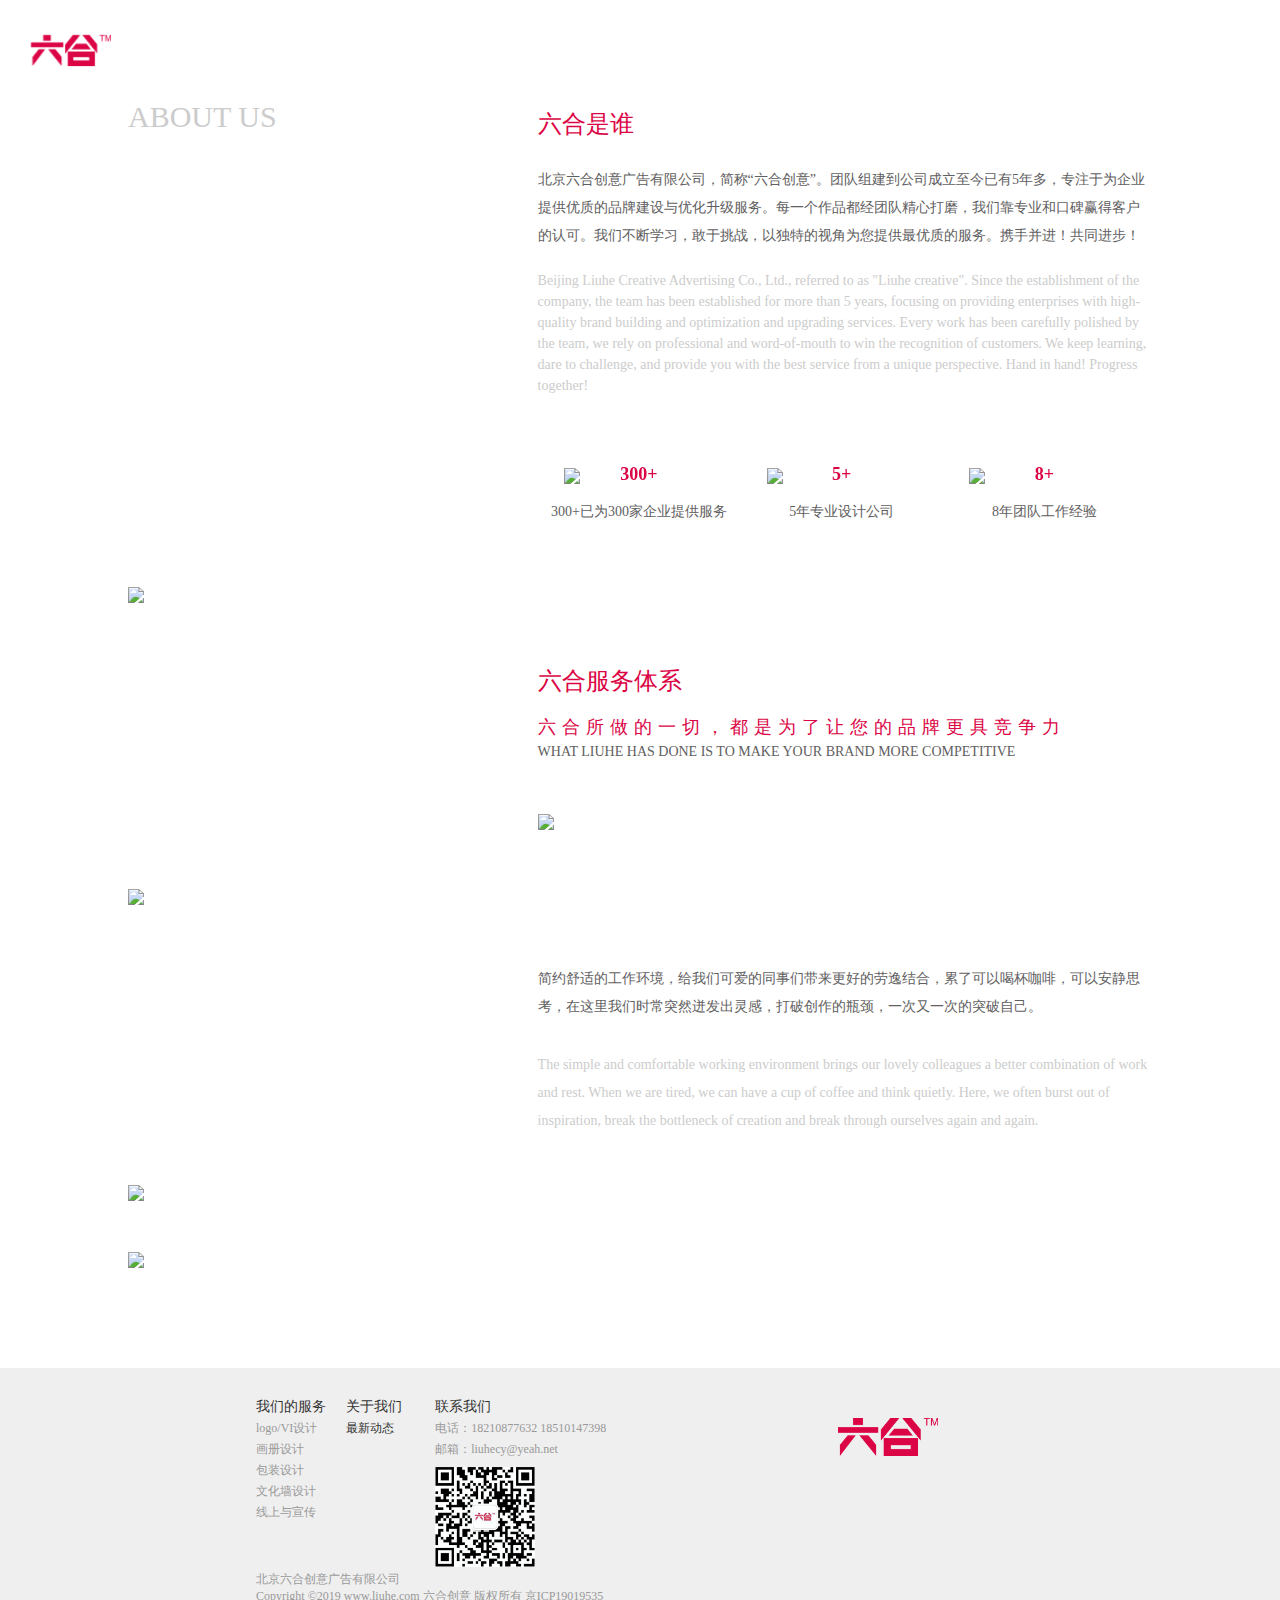
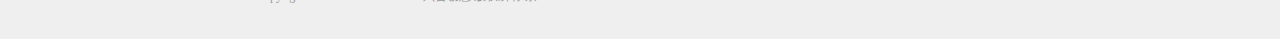
==== commit 2cb555cf: "关于页面、联系页面样式调整" ====
--- a/src/main/resources/static/about.html
+++ b/src/main/resources/static/about.html
@@ -29,10 +29,10 @@
         </div>
         <div class="nav_warp">
             <ul class="nav">
-                <li> <a href="/home.html"> 首页 </a> </li>
-                <li> <a href="/about.html"> 关于我们 </a> </li>
-                <li> <a href="/newses.html"> 原创观点 </a> </li>
-                <li> <a href="/contact.html"> 联系 </a> </li>
+                <li> <a href="./"> 首页 </a> </li>
+                <li> <a href="./about.html"> 关于我们 </a> </li>
+                <li> <a href="./news1.html"> 原创观点 </a> </li>
+                <li> <a href="./contact.html"> 联系 </a> </li>
             </ul>
             <p class="close"> 
                 <img src="./img/close.png"/>    
@@ -40,37 +40,73 @@
         </div>
     </div>
     <div class="content_wrap clearfix">
-        <div class="left">关于我们</div>
+        <div class="left">ABOUT US</div>
         <div class="right">
             <div class="who">
-                <p class="title">六合是谁：</p>
-                <p> 北京六合创意广告有限公司，简称（“六合创意”），团队组建到公司成立至今已有5年，专注于为重视“企业形象”和“视觉传播”的客户提供品牌形象建设与优化升级设计服务。由资深设计人员在基于品牌美学视角下的商业设计为您定制，靠专业和口碑赢得客户的认可。
-                    我们不断学习进步，我们敢于挑战现状，我们热爱标新立异，我们只创造独特有效的创意，更好的帮助我们的合作伙伴一路向前越来越好。    
-                    500+已为500家企业提供服务   5年＋5年专业设计公司  8年＋8年团队工作经验。
+                <p class="title">六合是谁</p>
+                <p class="who_content"> 
+                    北京六合创意广告有限公司，简称“六合创意”。团队组建到公司成立至今已有5年多，专注于为企业提供优质的品牌建设与优化升级服务。每一个作品都经团队精心打磨，我们靠专业和口碑赢得客户的认可。我们不断学习，敢于挑战，以独特的视角为您提供最优质的服务。携手并进！共同进步！
+                </p>
+                <p class="who_content_en"> 
+                    Beijing Liuhe Creative Advertising Co., Ltd., referred to as "Liuhe creative". Since the establishment of the company, the team has been established for more than 5 years, focusing on providing enterprises with high-quality brand building and optimization and upgrading services. Every work has been carefully polished by the team, we rely on professional and word-of-mouth to win the recognition of customers. We keep learning, dare to challenge, and provide you with the best service from a unique perspective. Hand in hand! Progress together!
                 </p>
             </div>
-            <div class="service01">
-                <p class="title">六合服务体系：</p>
-                <p style="margin-bottom: 5px;">六合所做的一切，都是为了让您的品牌更具竞争力!</p>
-                <ul style="margin-bottom: 5px;">
-                    <li>－logo／VI 设计(新标志设计－旧标志优化－VI手册－品牌吉祥物)</li>
-                    <li>－画册设计：（企业画册 －产品手册） </li>
-                    <li>－包装设计：（常规包装－特殊包装－瓶型设计－全产品线包装策划设计）</li>
-                    <li>－文化墙设计：（企业文化墙布局设计&制作安装）</li>
-                    <li>－线上与宣传：（UI设计，h5海报设计－宣传物料／户外宣传／会展会议）</li>
-                </ul>
-            </div>
-            <div class="environment">
-                <p class="title">工作环境：</p>
-                <p>在简约舒适的工作环境中，给我们正在努力工作可爱的同事们带来更好的劳逸结合，累了可以喝杯咖啡，可以安静思考，在这里我们时常突然迸发出灵感，打破创作的瓶颈，一次又一次的挑战创新。</p>
-                <p> <img src="./img/env01.jpg" style="width: 100%;margin-bottom: 10px;"/> </p>
-                <p> <img src="./img/env02.jpg" style="width: 100%;margin-bottom: 10px;"/> </p>
-                <p> <img src="./img/env03.jpg" style="width: 100%;margin-bottom: 10px;"/> </p>
-                <p> <img src="./img/env04.jpg" style="width: 100%;margin-bottom: 10px;"/> </p>
-                <p> <img src="./img/env05.jpg" style="width: 100%;"/> </p>
-            </div>
+            <ul class="cricle clearfix">
+                <li>
+                    <div class="psr">
+                        <img class="cricle_img" src="https://6liuhe.oss-cn-beijing.aliyuncs.com/self/circle.png"/>
+                        <p class="cricle_num">300+</p>
+                    </div>
+                    <p class="cricle_text">300+已为300家企业提供服务</p>
+                </li>
+                <li>
+                    <div class="psr">
+                        <img class="cricle_img" src="https://6liuhe.oss-cn-beijing.aliyuncs.com/self/circle.png"/>
+                        <p class="cricle_num">5+</p>
+                    </div>
+                    <p class="cricle_text">5年专业设计公司</p>
+                </li>
+                <li>
+                    <div class="psr">
+                        <img class="cricle_img" src="https://6liuhe.oss-cn-beijing.aliyuncs.com/self/circle.png"/>
+                        <p class="cricle_num">8+</p>
+                    </div>
+                    <p class="cricle_text">8年团队工作经验</p>
+                </li>               
+            </ul>
         </div>
     </div>
+    <div class="img_wrap">
+        <img src="https://6liuhe.oss-cn-beijing.aliyuncs.com/self/img01.png" width="100%"/>
+    </div>
+    <div class="content_wrap clearfix" style="margin-top: 60px;">
+        <div class="left"></div>
+        <div class="right">
+            <p class="title" style="line-height: 1.5;">六合服务体系</p>
+            <p class="ser01">六合所做的一切，都是为了让您的品牌更具竞争力</p>
+            <p class="ser02">What Liuhe has done is to make your brand more competitive</p>
+            <p style="margin-top: 40px;margin-bottom: 50px;">
+                <img src="https://6liuhe.oss-cn-beijing.aliyuncs.com/self/pane.png" style="width: 100%;"/>
+            </p>
+        </div>
+    </div>
+    <div class="img_wrap">
+        <img src="https://6liuhe.oss-cn-beijing.aliyuncs.com/self/img02.png" width="100%"/>
+    </div>  
+    <div class="content_wrap clearfix" style="margin-top: 60px;">
+        <div class="left"></div>
+        <div class="right">
+            <p class="ser03">简约舒适的工作环境，给我们可爱的同事们带来更好的劳逸结合，累了可以喝杯咖啡，可以安静思考，在这里我们时常突然迸发出灵感，打破创作的瓶颈，一次又一次的突破自己。</p>
+            <p class="ser04">The simple and comfortable working environment brings our lovely colleagues a better combination of work and rest. When we are tired, we can have a cup of coffee and think quietly. Here, we often burst out of inspiration, break the bottleneck of creation and break through ourselves again and again.</p>
+
+        </div>
+    </div>
+    <div class="img_wrap" style="margin-bottom: 50px;">
+        <img src="https://6liuhe.oss-cn-beijing.aliyuncs.com/self/img03.png" width="100%"/>
+    </div> 
+    <div class="img_wrap" style="margin-bottom: 100px;">
+        <img src="https://6liuhe.oss-cn-beijing.aliyuncs.com/self/img04.png" width="100%"/>
+    </div>    
     <div class="footer">
         <div class="clearfix">
                 <div class="service">
@@ -82,11 +118,11 @@
                     <p>线上与宣传</p>
                 </div>
                 <div class="aboutus">
-                    <p class="sp1"> <a href="about.html">关于我们</a> </p>
-                    <p><a href="../news.html">最新动态</a></p>
+                    <p class="sp1"> <a href="./about.html">关于我们</a> </p>   
+                    <p><a href="./news2.html">最新动态</a></p>
                 </div>     
                 <div class="contact">
-                    <p class="sp1"> <a href="contact.html">联系我们</a> </p>
+                    <p class="sp1"> <a href="./contact.html">联系我们</a> </p>
                     <p>电话：18210877632  18510147398</p>
                     <p>邮箱：liuhecy@yeah.net</p>
                 <p>
--- a/src/main/resources/static/css/about.css
+++ b/src/main/resources/static/css/about.css
@@ -1,12 +1,18 @@
+
+body{
+    font-family: Microsoft Yahei; 
+    color: #999;
+    font-size: 14px;
+}
 .content_wrap{
-    margin:100px auto 100px;
-    width: 70%;
+    margin:100px auto 0px;
+    width: 80%;
 }
 .left{
     float: left;
-    columns: #595757;
-    margin-left: 150px;
-    font-size: 27px;
+    color: #ccc;
+    font-size: 30px;
+    font-family: Microsoft Yahei;
 }
 .right{
     float: right;
@@ -16,7 +22,73 @@
     line-height: 2;
 }
 .title{
+    font-size: 24px;
     color: #db0445;
+}
+.who_content{
+    font-size: 14px;
+    margin-top: 18px;
+}
+.who_content_en{
+    color: #ccc;
+    font-size: 14px;
+    line-height: 1.5;
+    margin-top: 20px;
+}
+.cricle{
+    margin-top: 60px;
+    margin-bottom: 60px;
+}
+.cricle li{
+    float: left;
+    text-align: center;
+    width: 33%;
+}
+.cricle_img{
+    width: 150px;
+}
+.psr{
+    position: relative;
+}
+.cricle_num{
+    position: absolute;
+    left:50%;
+    top:50%;
+    transform: translate3d(-50%,-50%,0);
+    font-size: 18px;
+    color: #db0445;
+    font-weight: bold;
+}
+.cricle_text{
+    font-size: 14px;
+    margin-top: 6px;
+}
+.img_wrap{
+    width: 80%;
+    margin: 0 auto;
+}
+.ser01{
+    margin-top: 15px;
+    font-size: 18px;
+    color: #db0445;
+    letter-spacing:6px;
+    line-height: 1.5;
+}
+.ser02{
+    font-size: 14px;
+    text-transform:uppercase;
+    position: relative;
+    top:0px;
+    line-height: 1.5;
+}
+.ser03{
+    font-size: 14px;
+}
+.ser04{
+    font-size: 14px;
+    color: #ccc;
+    margin-top: 30px;
+    margin-bottom: 50px;
 }
 .service01{
     margin-top: 50px;
@@ -47,5 +119,13 @@
 }
 
 
+@media screen and (max-width: 750px) {
+    .cricle li{
+        width: 100%;
+        margin-bottom: 15px;
+    }
+    .img_wrap{
+        width: 100%;
+    }
+}
 
-
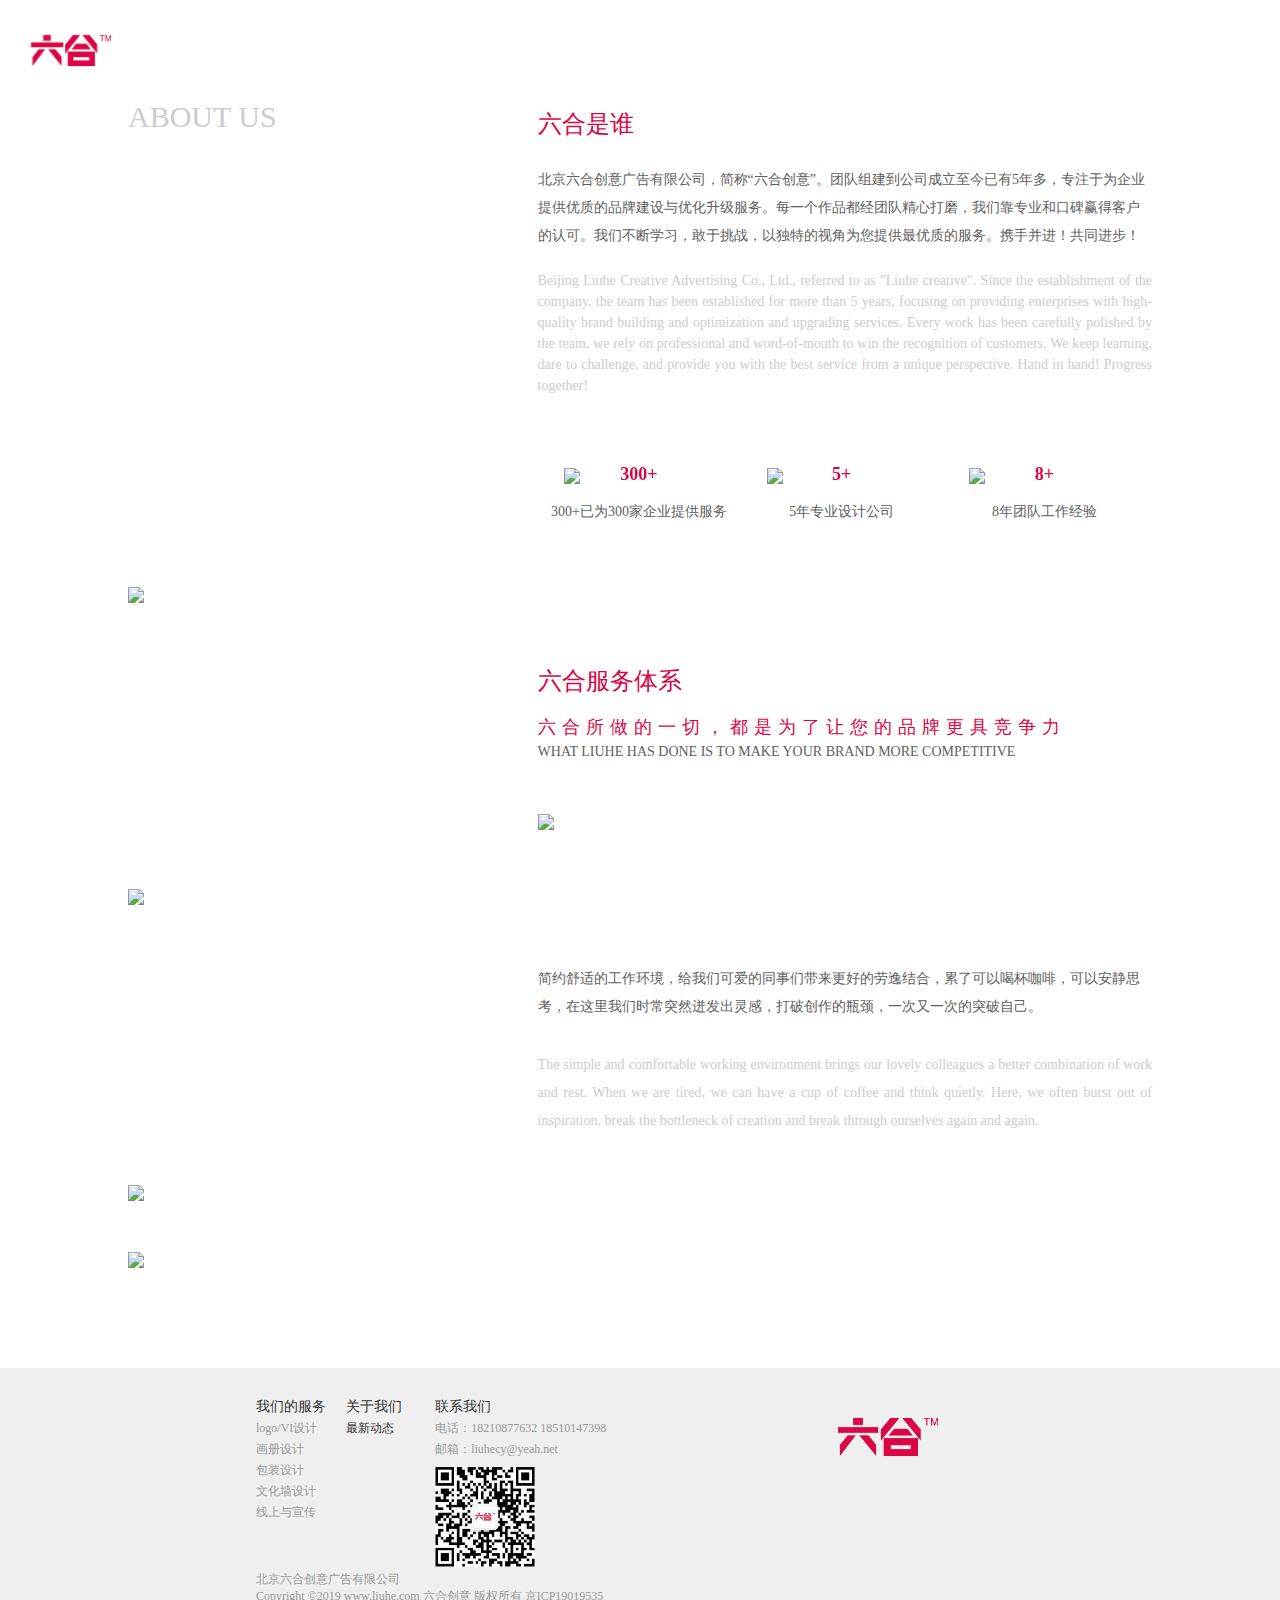
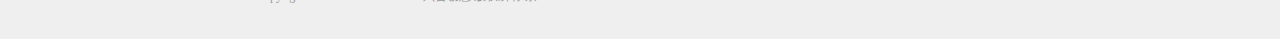
==== commit 73496b61: "修改移动端样式" ====
--- a/src/main/resources/static/about.html
+++ b/src/main/resources/static/about.html
@@ -86,7 +86,7 @@
             <p class="ser01">六合所做的一切，都是为了让您的品牌更具竞争力</p>
             <p class="ser02">What Liuhe has done is to make your brand more competitive</p>
             <p style="margin-top: 40px;margin-bottom: 50px;">
-                <img src="https://6liuhe.oss-cn-beijing.aliyuncs.com/self/pane.png" style="width: 100%;"/>
+                <img src="https://6liuhe.oss-cn-beijing.aliyuncs.com/self/pane02.png" style="width: 100%;"/>
             </p>
         </div>
     </div>
--- a/src/main/resources/static/css/about.css
+++ b/src/main/resources/static/css/about.css
@@ -34,6 +34,7 @@
     font-size: 14px;
     line-height: 1.5;
     margin-top: 20px;
+    text-align:justify;
 }
 .cricle{
     margin-top: 60px;
@@ -89,6 +90,7 @@
     color: #ccc;
     margin-top: 30px;
     margin-bottom: 50px;
+    text-align:justify;
 }
 .service01{
     margin-top: 50px;
@@ -120,12 +122,46 @@
 
 
 @media screen and (max-width: 750px) {
+    .cricle{
+        margin-top: 50px;
+        margin-bottom: 50px;
+    }
+    .title{
+        font-size: 18px;
+    }
     .cricle li{
         width: 100%;
-        margin-bottom: 15px;
+        margin-bottom: 45px;
     }
     .img_wrap{
         width: 100%;
     }
+    .left{
+        margin-bottom: 0;
+    }
+    .who_content{
+        margin-top: 10;
+        line-height: 1.7;
+        text-align:justify;
+        font-size: 14px;
+    }
+    .who_content_en{
+        line-height: 1.5;
+        text-align:justify;
+    }
+    .ser01{
+        font-size: 14px;
+    }
+    .ser02{
+        margin-top: 5px;
+    }
+    .ser03{
+        line-height: 1.7;
+    }
+    .ser04{
+        text-align: justify;
+        line-height: 1.5;
+        margin-top: 15px;
+    }
 }
 
